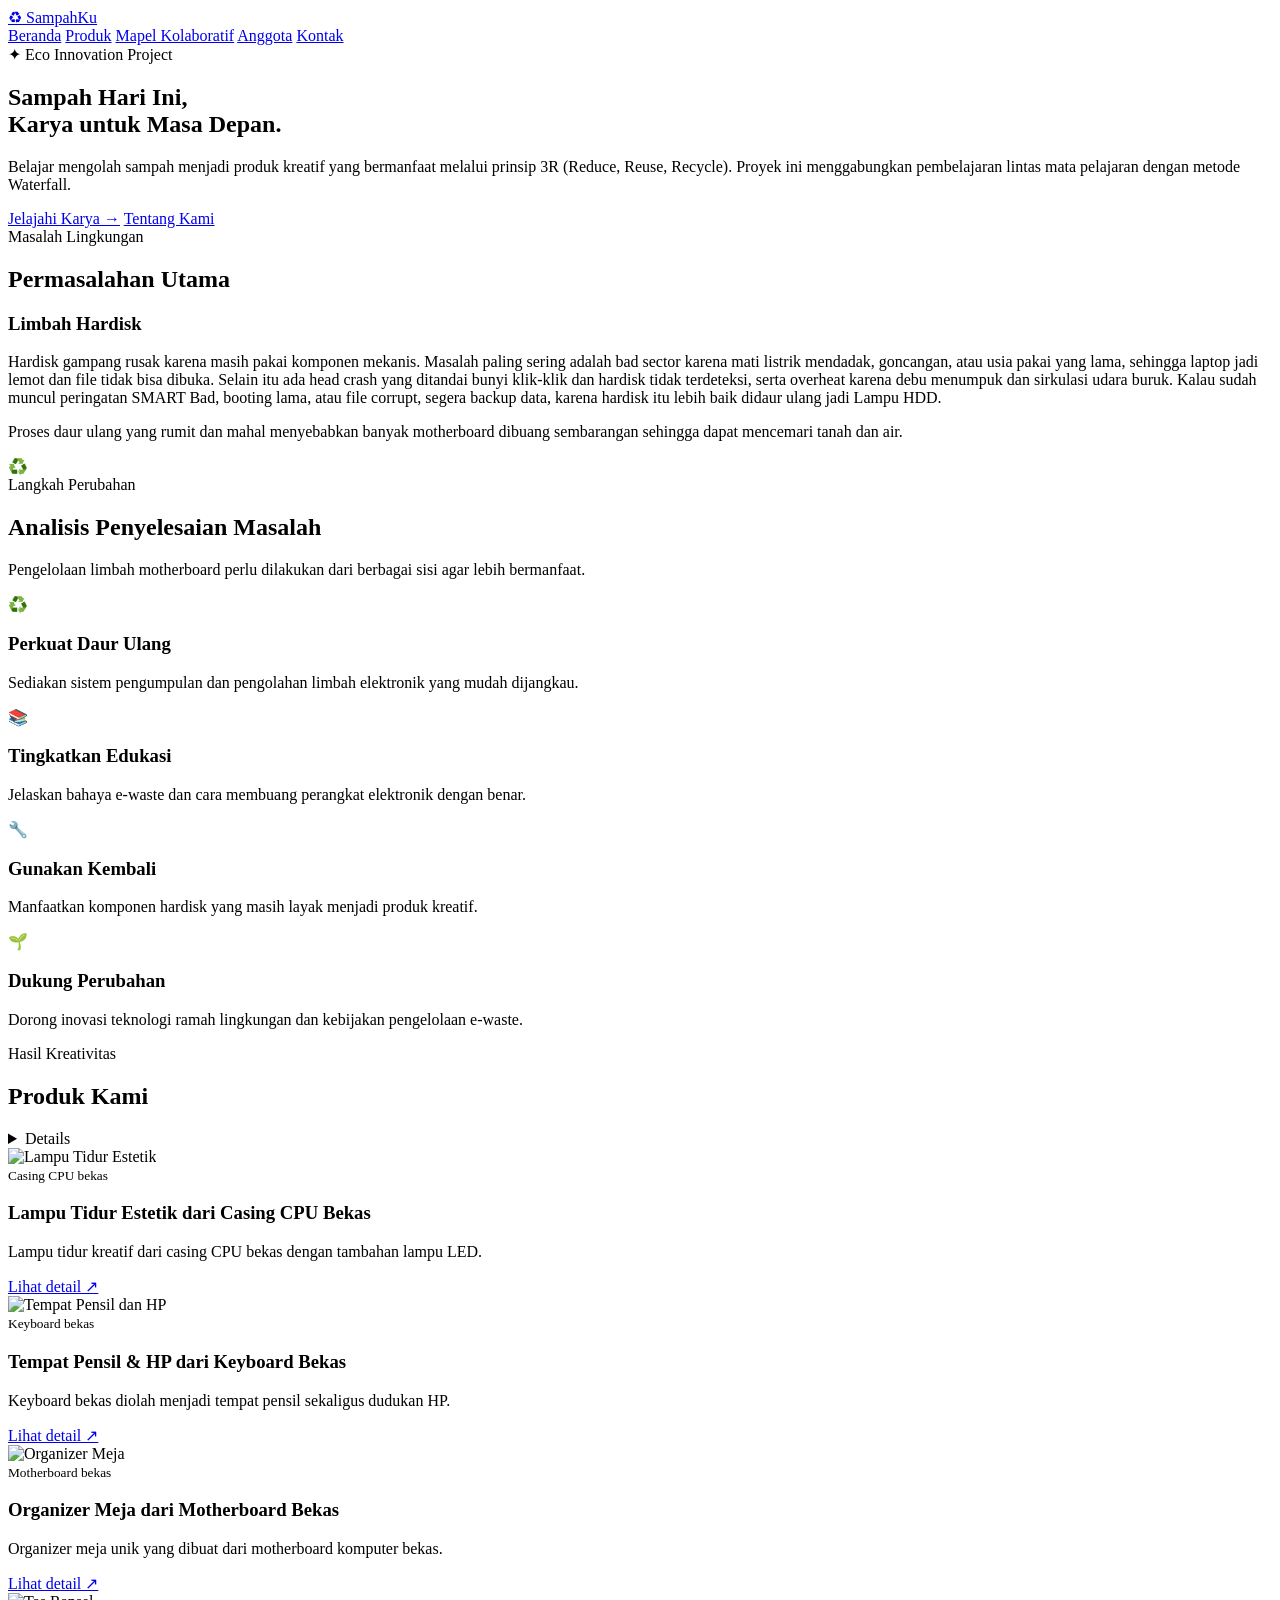
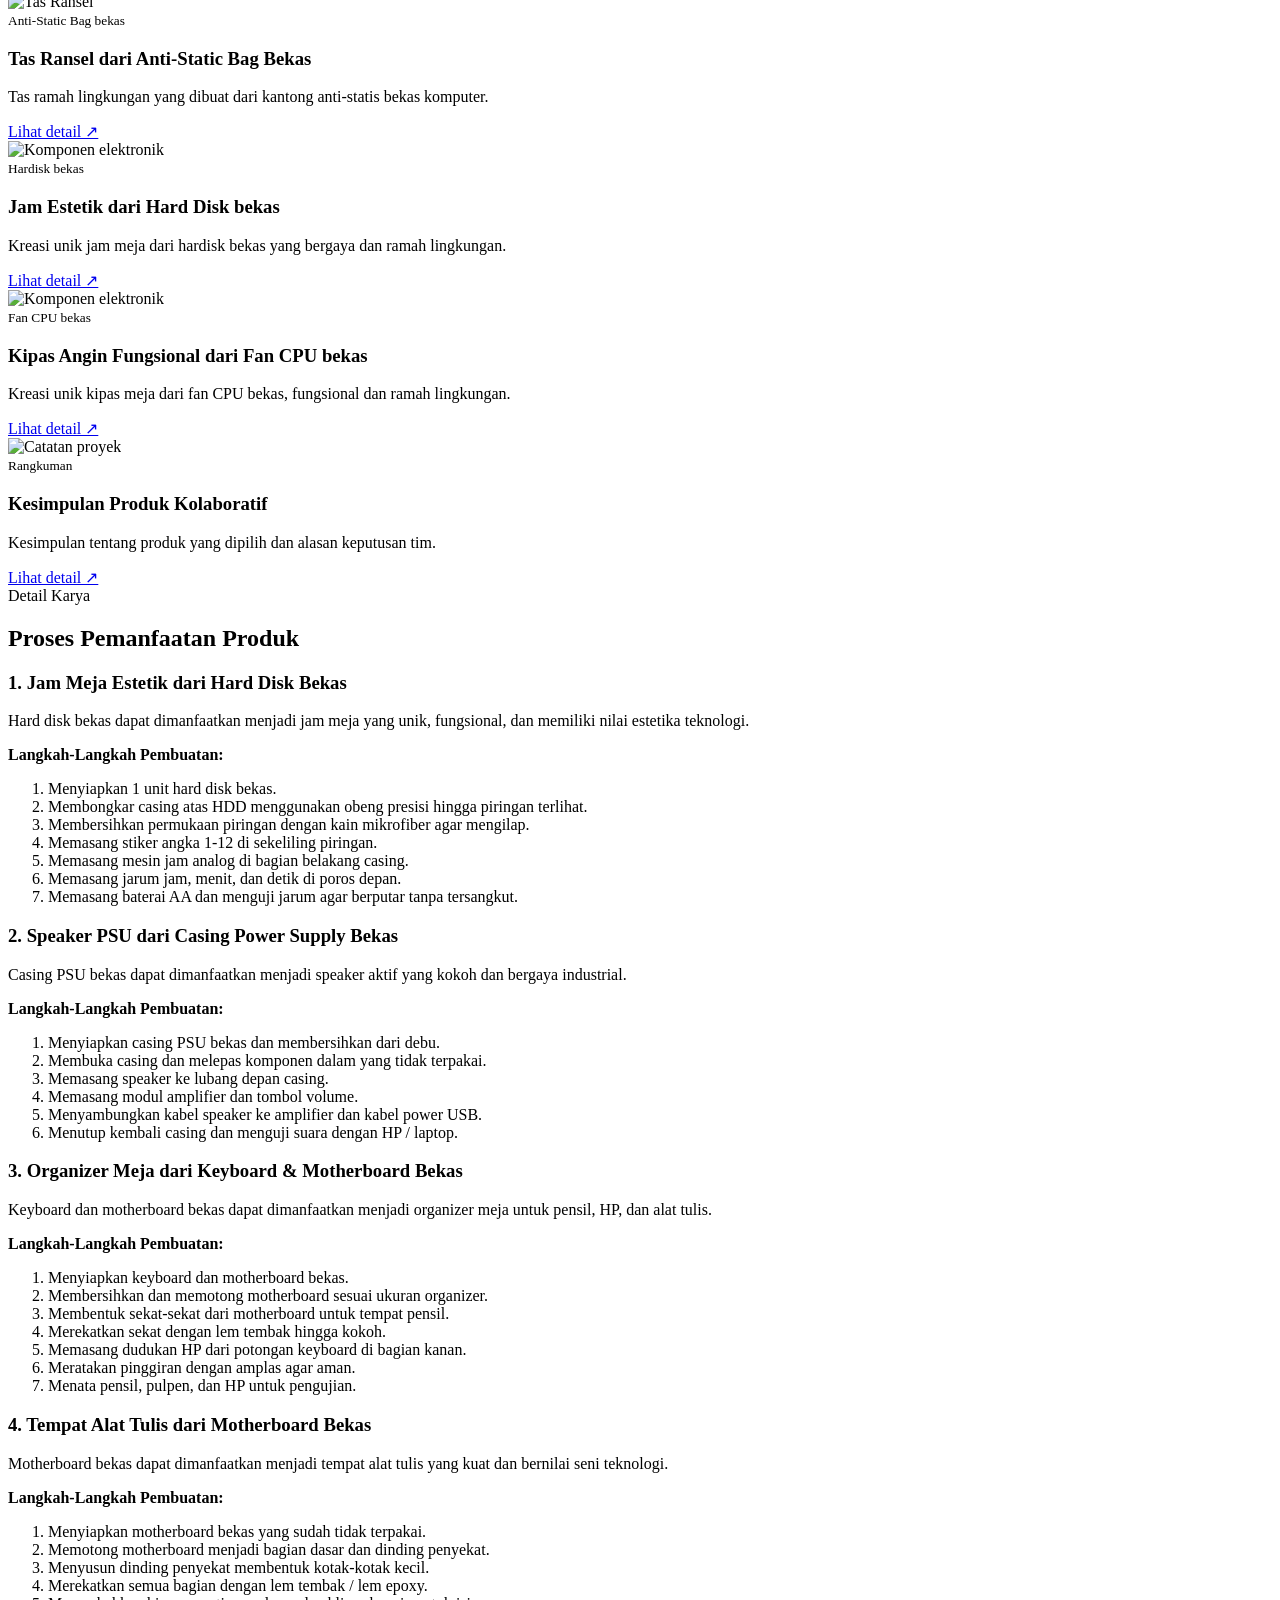
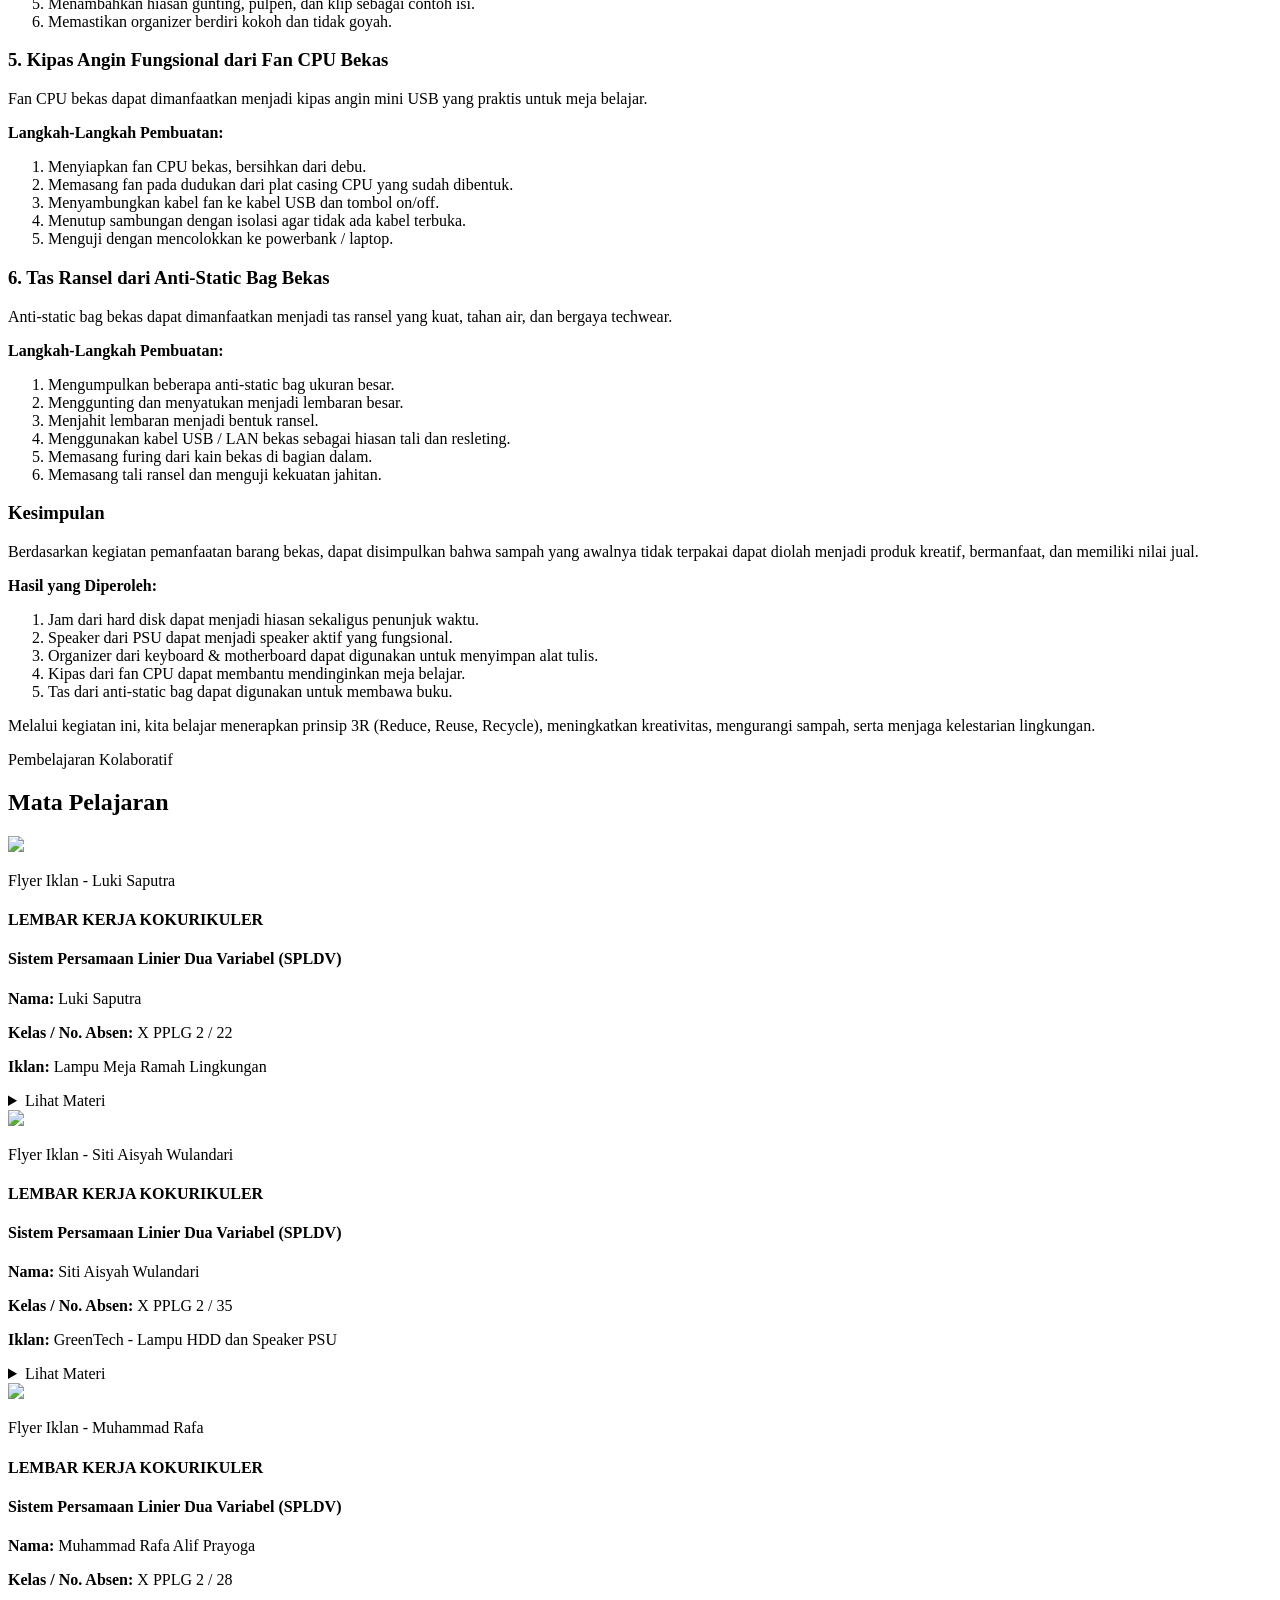
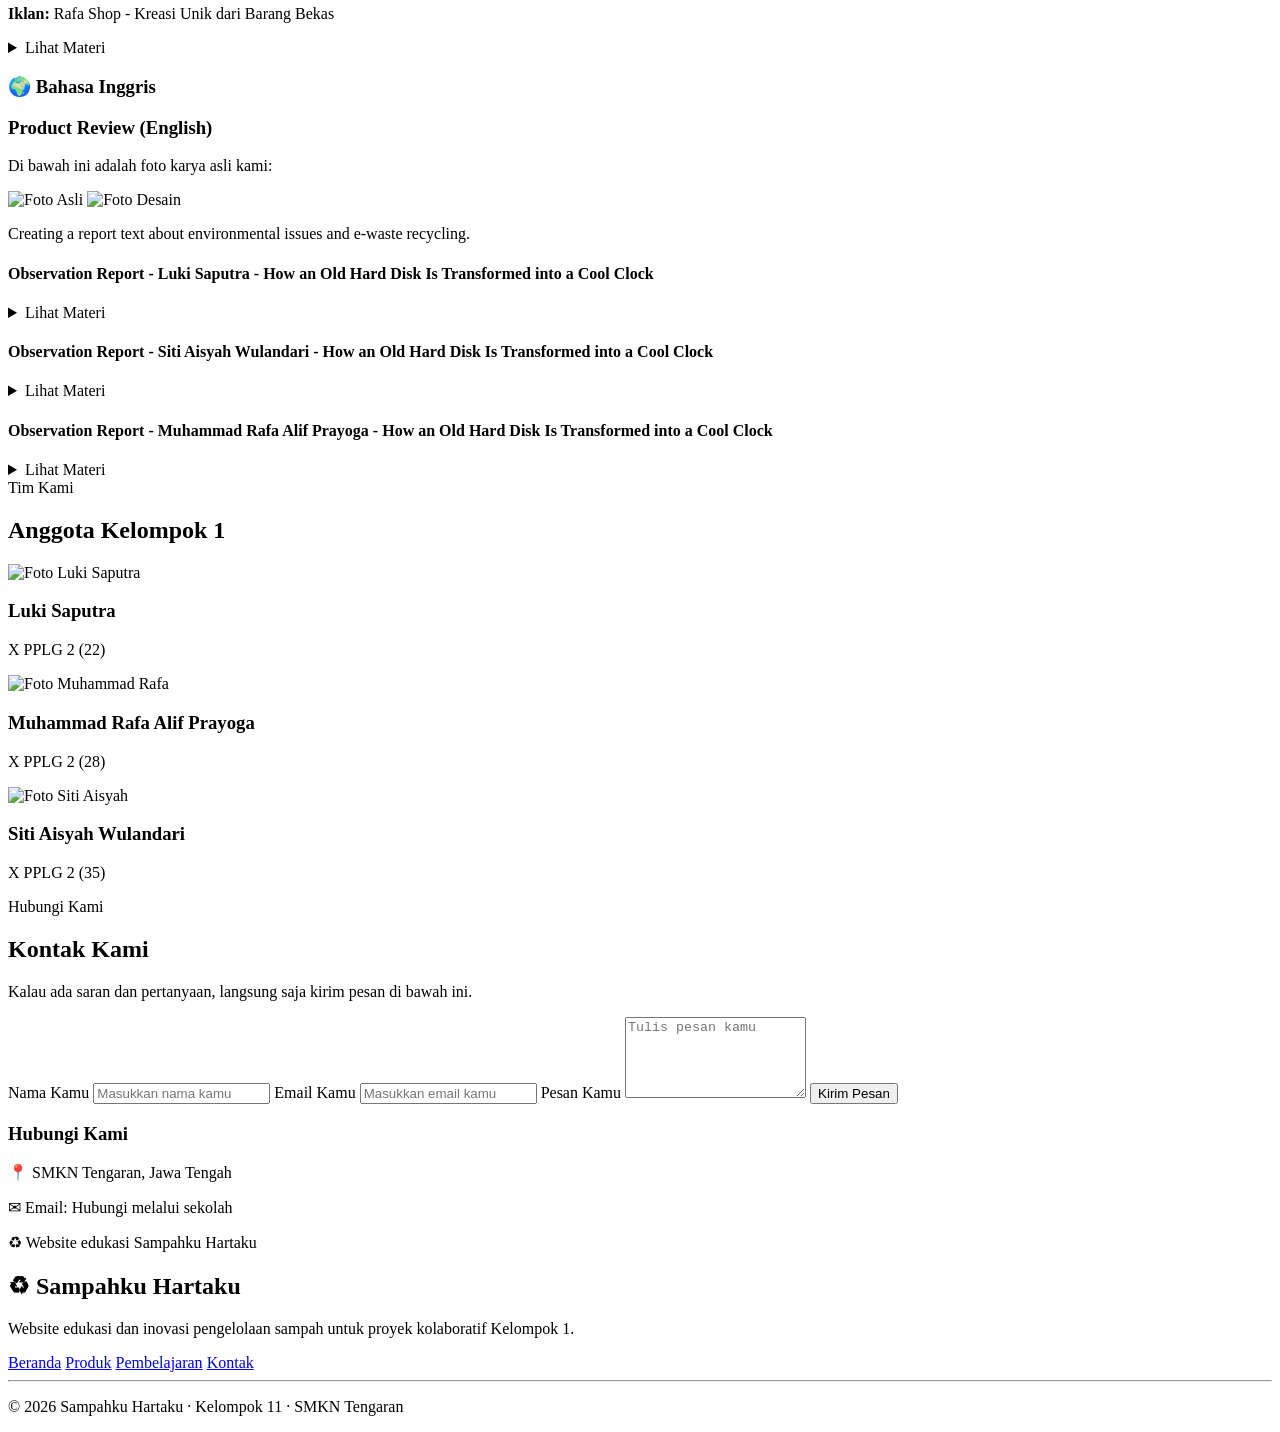
==== index.html @ aed78487 "Create index.html" ====
<!DOCTYPE html>
<html lang="en">

<head>
    <meta charset="UTF-8">
    <meta name="viewport" content="width=device-width, initial-scale=1.0">
    <title>Document</title>
    <link rel="stylesheet" href="style.css">
</head>

<body>
    <!DOCTYPE html>
    <html lang="id">

    <head>
        <meta charset="UTF-8">
        <meta name="viewport" content="width=device-width, initial-scale=1.0">
        <title>Sampahku Hartaku - Kelompok 1</title>
        <link rel="stylesheet" href="style.css">
    </head>

    <body>

        <!-- NAVBAR -->
        <header class="navbar">
            <a href="#beranda" class="logo">♻ SampahKu</a>

            <nav>
                <a href="#beranda">Beranda</a>
                <a href="#produk">Produk</a>
                <a href="#mapel">Mapel Kolaboratif</a>
                <a href="#anggota">Anggota</a>
                <a href="#kontak">Kontak</a>
            </nav>
        </header>

        <!-- HERO -->
        <section class="hero" id="beranda">
            <div class="hero-content">
                <span class="tag">✦ Eco Innovation Project</span>

                <h1>Sampah Hari Ini,<br>
                    <span>Karya untuk Masa Depan.</span>
                </h1>

                <p>
                    Belajar mengolah sampah menjadi produk kreatif
                    yang bermanfaat melalui prinsip 3R
                    (Reduce, Reuse, Recycle). Proyek ini
                    menggabungkan pembelajaran lintas mata
                    pelajaran dengan metode Waterfall.
                </p>

                <a href="#produk" class="btn">Jelajahi Karya →</a>
                <a href="#tentang" class="btn btn-outline">Tentang Kami</a>
            </div>
        </section>

        <!-- PERMASALAHAN -->
        <section class="section" id="tentang">
            <div class="section-title">
                <span>Masalah Lingkungan</span>
                <h2>Permasalahan Utama</h2>
            </div>

            <div class="problem">
                <div>
                    <h3>Limbah Hardisk</h3>
                    <p>
                        Hardisk gampang rusak karena masih pakai komponen mekanis. Masalah paling sering adalah bad
                        sector karena mati listrik mendadak,
                        goncangan, atau usia pakai yang lama, sehingga laptop jadi lemot dan file tidak bisa dibuka.
                        Selain itu ada head crash yang ditandai bunyi klik-klik dan hardisk tidak terdeteksi, serta
                        overheat
                        karena debu menumpuk dan sirkulasi udara buruk. Kalau sudah muncul peringatan SMART Bad, booting
                        lama,
                        atau file corrupt, segera backup data, karena hardisk itu lebih baik didaur ulang jadi Lampu
                        HDD.
                    </p>
                    <p>
                        Proses daur ulang yang rumit dan mahal
                        menyebabkan banyak motherboard dibuang
                        sembarangan sehingga dapat mencemari
                        tanah dan air.
                    </p>
                </div>
                <div class="problem-icon">♻️</div>
            </div>
        </section>

        <!-- SOLUSI -->
        <section class="section solution">
            <div class="section-title">
                <span>Langkah Perubahan</span>
                <h2>Analisis Penyelesaian Masalah</h2>
                <p>
                    Pengelolaan limbah motherboard perlu dilakukan
                    dari berbagai sisi agar lebih bermanfaat.
                </p>
            </div>

            <div class="grid">
                <div class="card">
                    <div class="icon">♻️</div>
                    <h3>Perkuat Daur Ulang</h3>
                    <p>
                        Sediakan sistem pengumpulan dan pengolahan
                        limbah elektronik yang mudah dijangkau.
                    </p>
                </div>

                <div class="card">
                    <div class="icon">📚</div>
                    <h3>Tingkatkan Edukasi</h3>
                    <p>
                        Jelaskan bahaya e-waste dan cara membuang
                        perangkat elektronik dengan benar.
                    </p>
                </div>

                <div class="card">
                    <div class="icon">🔧</div>
                    <h3>Gunakan Kembali</h3>
                    <p>
                        Manfaatkan komponen hardisk yang masih
                        layak menjadi produk kreatif.
                    </p>
                </div>

                <div class="card">
                    <div class="icon">🌱</div>
                    <h3>Dukung Perubahan</h3>
                    <p>
                        Dorong inovasi teknologi ramah lingkungan
                        dan kebijakan pengelolaan e-waste.
                    </p>
                </div>
            </div>
        </section>

        <!-- PRODUK -->
        <section class="section" id="produk">
            <div class="section-title">
                <span>Hasil Kreativitas</span>
                <h2>Produk Kami</h2>
                <details class="materi">
                    <p>
                        Ide sederhana, dampak nyata.
                        Kenali karya yang lahir dari proses belajar
                        dan kepedulian terhadap lingkungan.
                    </p>
            </div>

            <div class="grid product-grid">

                <!-- PRODUK 1 -->
                <div class="product-card">
                    <img src="lampu.jpg" alt="Lampu Tidur Estetik">
                    <div class="product-info">
                        <small>Casing CPU bekas</small>
                        <h3>Lampu Tidur Estetik dari Casing CPU Bekas</h3>
                        <p>Lampu tidur kreatif dari casing CPU bekas dengan tambahan lampu LED.</p>
                        <a href="lampu.html">Lihat detail ↗</a>
                    </div>
                </div>

                <!-- PRODUK 2 -->
                <div class="product-card">
                    <img src="tempat-pensil.jpg" alt="Tempat Pensil dan HP">
                    <div class="product-info">
                        <small>Keyboard bekas</small>
                        <h3>Tempat Pensil & HP dari Keyboard Bekas</h3>
                        <p>Keyboard bekas diolah menjadi tempat pensil sekaligus dudukan HP.</p>
                        <a href="tempatpensil.html">Lihat detail ↗</a>
                    </div>
                </div>

                <!-- PRODUK 3 -->
                <div class="product-card">
                    <img src="meja.jpg" alt="Organizer Meja">
                    <div class="product-info">
                        <small>Motherboard bekas</small>
                        <h3>Organizer Meja dari Motherboard Bekas</h3>
                        <p>Organizer meja unik yang dibuat dari motherboard komputer bekas.</p>
                        <a href="meja.html">Lihat detail ↗</a>
                    </div>
                </div>

                <!-- PRODUK 4 -->
                <div class="product-card">
                    <img src="tas.jpg" alt="Tas Ransel">
                    <div class="product-info">
                        <small>Anti-Static Bag bekas</small>
                        <h3>Tas Ransel dari Anti-Static Bag Bekas</h3>
                        <p>Tas ramah lingkungan yang dibuat dari kantong anti-statis bekas komputer.</p>
                        <a href="tas.html">Lihat detail ↗</a>
                    </div>
                </div>

                <!-- PRODUK 5 -->
                <div class="product-card">
                    <img src="jam.jpg" alt="Komponen elektronik">
                    <div class="product-info">
                        <small>Hardisk bekas</small>
                        <h3>Jam Estetik dari Hard Disk bekas</h3>
                        <p>Kreasi unik jam meja dari hardisk bekas yang bergaya dan ramah lingkungan.</p>
                        <a href="jam.html">Lihat detail ↗</a>
                    </div>
                </div>

                <!-- PRODUK 6 -->
                <div class="product-card">
                    <img src="kipas.jpg" alt="Komponen elektronik">
                    <div class="product-info">
                        <small>Fan CPU bekas</small>
                        <h3>Kipas Angin Fungsional dari Fan CPU bekas</h3>
                        <p>Kreasi unik kipas meja dari fan CPU bekas, fungsional dan ramah lingkungan.</p>
                        <a href="kipas.html">Lihat detail ↗</a>
                    </div>
                </div>

                <!-- PRODUK 7 / RANGKUMAN -->
                <div class="product-card">
                    <img src="https://images.unsplash.com/photo-1455390582262-044cdead277a" alt="Catatan proyek">
                    <div class="product-info">
                        <small>Rangkuman</small>
                        <h3>Kesimpulan Produk Kolaboratif</h3>
                        <p>Kesimpulan tentang produk yang dipilih dan alasan keputusan tim.</p>
                        <a href="#kesimpulan">Lihat detail ↗</a>
                    </div>
                </div>

            </div>
        </section>

        <!-- DETAIL PRODUK - 6 PRODUK -->
        <section class="section solution" id="jam">
            <div class="section-title">
                <span>Detail Karya</span>
                <h2>Proses Pemanfaatan Produk</h2>
            </div>

            <!-- 1. JAM HDD -->
            <div class="detail-box" id="jam-hdd">
                <h3>1. Jam Meja Estetik dari Hard Disk Bekas</h3>
                <p>Hard disk bekas dapat dimanfaatkan menjadi jam meja yang unik, fungsional, dan memiliki nilai
                    estetika teknologi.</p>
                <p><b>Langkah-Langkah Pembuatan:</b></p>
                <ol>
                    <li>Menyiapkan 1 unit hard disk bekas.</li>
                    <li>Membongkar casing atas HDD menggunakan obeng presisi hingga piringan terlihat.</li>
                    <li>Membersihkan permukaan piringan dengan kain mikrofiber agar mengilap.</li>
                    <li>Memasang stiker angka 1-12 di sekeliling piringan.</li>
                    <li>Memasang mesin jam analog di bagian belakang casing.</li>
                    <li>Memasang jarum jam, menit, dan detik di poros depan.</li>
                    <li>Memasang baterai AA dan menguji jarum agar berputar tanpa tersangkut.</li>
                </ol>
            </div>

            <!-- 2. SPEAKER PSU -->
            <div class="detail-box" id="speaker">
                <h3>2. Speaker PSU dari Casing Power Supply Bekas</h3>
                <p>Casing PSU bekas dapat dimanfaatkan menjadi speaker aktif yang kokoh dan bergaya industrial.</p>
                <p><b>Langkah-Langkah Pembuatan:</b></p>
                <ol>
                    <li>Menyiapkan casing PSU bekas dan membersihkan dari debu.</li>
                    <li>Membuka casing dan melepas komponen dalam yang tidak terpakai.</li>
                    <li>Memasang speaker ke lubang depan casing.</li>
                    <li>Memasang modul amplifier dan tombol volume.</li>
                    <li>Menyambungkan kabel speaker ke amplifier dan kabel power USB.</li>
                    <li>Menutup kembali casing dan menguji suara dengan HP / laptop.</li>
                </ol>
            </div>

            <!-- 3. ORGANIZER KEYBOARD -->
            <div class="detail-box" id="organizer-keyboard">
                <h3>3. Organizer Meja dari Keyboard & Motherboard Bekas</h3>
                <p>Keyboard dan motherboard bekas dapat dimanfaatkan menjadi organizer meja untuk pensil, HP, dan alat
                    tulis.</p>
                <p><b>Langkah-Langkah Pembuatan:</b></p>
                <ol>
                    <li>Menyiapkan keyboard dan motherboard bekas.</li>
                    <li>Membersihkan dan memotong motherboard sesuai ukuran organizer.</li>
                    <li>Membentuk sekat-sekat dari motherboard untuk tempat pensil.</li>
                    <li>Merekatkan sekat dengan lem tembak hingga kokoh.</li>
                    <li>Memasang dudukan HP dari potongan keyboard di bagian kanan.</li>
                    <li>Meratakan pinggiran dengan amplas agar aman.</li>
                    <li>Menata pensil, pulpen, dan HP untuk pengujian.</li>
                </ol>
            </div>

            <!-- 4. ORGANIZER MOTHERBOARD -->
            <div class="detail-box" id="organizer-motherboard">
                <h3>4. Tempat Alat Tulis dari Motherboard Bekas</h3>
                <p>Motherboard bekas dapat dimanfaatkan menjadi tempat alat tulis yang kuat dan bernilai seni teknologi.
                </p>
                <p><b>Langkah-Langkah Pembuatan:</b></p>
                <ol>
                    <li>Menyiapkan motherboard bekas yang sudah tidak terpakai.</li>
                    <li>Memotong motherboard menjadi bagian dasar dan dinding penyekat.</li>
                    <li>Menyusun dinding penyekat membentuk kotak-kotak kecil.</li>
                    <li>Merekatkan semua bagian dengan lem tembak / lem epoxy.</li>
                    <li>Menambahkan hiasan gunting, pulpen, dan klip sebagai contoh isi.</li>
                    <li>Memastikan organizer berdiri kokoh dan tidak goyah.</li>
                </ol>
            </div>

            <!-- 5. KIPAS FAN CPU -->
            <div class="detail-box" id="kipas">
                <h3>5. Kipas Angin Fungsional dari Fan CPU Bekas</h3>
                <p>Fan CPU bekas dapat dimanfaatkan menjadi kipas angin mini USB yang praktis untuk meja belajar.</p>
                <p><b>Langkah-Langkah Pembuatan:</b></p>
                <ol>
                    <li>Menyiapkan fan CPU bekas, bersihkan dari debu.</li>
                    <li>Memasang fan pada dudukan dari plat casing CPU yang sudah dibentuk.</li>
                    <li>Menyambungkan kabel fan ke kabel USB dan tombol on/off.</li>
                    <li>Menutup sambungan dengan isolasi agar tidak ada kabel terbuka.</li>
                    <li>Menguji dengan mencolokkan ke powerbank / laptop.</li>
                </ol>
            </div>

            <!-- 6. TAS ANTI-STATIC -->
            <div class="detail-box" id="tas">
                <h3>6. Tas Ransel dari Anti-Static Bag Bekas</h3>
                <p>Anti-static bag bekas dapat dimanfaatkan menjadi tas ransel yang kuat, tahan air, dan bergaya
                    techwear.</p>
                <p><b>Langkah-Langkah Pembuatan:</b></p>
                <ol>
                    <li>Mengumpulkan beberapa anti-static bag ukuran besar.</li>
                    <li>Menggunting dan menyatukan menjadi lembaran besar.</li>
                    <li>Menjahit lembaran menjadi bentuk ransel.</li>
                    <li>Menggunakan kabel USB / LAN bekas sebagai hiasan tali dan resleting.</li>
                    <li>Memasang furing dari kain bekas di bagian dalam.</li>
                    <li>Memasang tali ransel dan menguji kekuatan jahitan.</li>
                </ol>
            </div>

            <!-- KESIMPULAN -->
            <div class="detail-box" id="kesimpulan">
                <h3>Kesimpulan</h3>
                <p>Berdasarkan kegiatan pemanfaatan barang bekas, dapat disimpulkan bahwa sampah yang awalnya tidak
                    terpakai dapat diolah menjadi produk kreatif, bermanfaat, dan memiliki nilai jual.</p>
                <p><b>Hasil yang Diperoleh:</b></p>
                <ol>
                    <li>Jam dari hard disk dapat menjadi hiasan sekaligus penunjuk waktu.</li>
                    <li>Speaker dari PSU dapat menjadi speaker aktif yang fungsional.</li>
                    <li>Organizer dari keyboard & motherboard dapat digunakan untuk menyimpan alat tulis.</li>
                    <li>Kipas dari fan CPU dapat membantu mendinginkan meja belajar.</li>
                    <li>Tas dari anti-static bag dapat digunakan untuk membawa buku.</li>
                </ol>
                <p>Melalui kegiatan ini, kita belajar menerapkan prinsip 3R (Reduce, Reuse, Recycle), meningkatkan
                    kreativitas, mengurangi sampah, serta menjaga kelestarian lingkungan.</p>
            </div>
        </section>

        <!-- MAPEL -->
        <section class="section" id="mapel">
            <div class="section-title">
                <span>Pembelajaran Kolaboratif</span>
                <h2>Mata Pelajaran</h2>
            </div>
            <!-- ORANG 1: LUKI -->
            <div class="flyer-wrapper">
                <img src="flyer-luki.jpg" class="flyer-img" width="320">
                <p>Flyer Iklan - Luki Saputra</p>
                
            </div>
            <div class="math-box">
                <h4>LEMBAR KERJA KOKURIKULER</h4>
                <h4>Sistem Persamaan Linier Dua Variabel (SPLDV)</h4>

                <p><strong>Nama:</strong> Luki Saputra</p>
                <p><strong>Kelas / No. Absen:</strong> X PPLG 2 / 22</p>
                <p><strong>Iklan:</strong> Lampu Meja Ramah Lingkungan</p>
                <details class="materi">
                    <summary>Lihat Materi</summary>

                    <h4>1. Menentukan Variabel</h4>
                    <p>x = harga satu buah PCB Mood.</p>
                    <p>y = harga satu buah Greentech Desk Lamp.</p>

                    <h4>2. Model Matematika</h4>
                    <p>Paket 1: 2 PCB Mood + 3 Greentech Desk Lamp = Rp450.000</p>
                    <p>2x + 3y = 450.000</p>

                    <p>Paket 2: 1 PCB Mood + 1 Greentech Desk Lamp = Rp180.000</p>
                    <p>x + y = 180.000</p>

                    <h4>3. Penyelesaian dengan Metode Eliminasi</h4>
                    <p><strong>Diketahui:</strong></p>
                    <p>2x + 3y = 450.000 ...(1)</p>
                    <p>x + y = 180.000 ...(2)</p>

                    <p><strong>Persamaan (2) dikalikan 2:</strong></p>
                    <p>2x + 2y = 360.000 ...(3)</p>

                    <p><strong>Kurangkan persamaan (1) dengan (3):</strong></p>
                    <p>2x + 3y = 450.000</p>
                    <p>2x + 2y = 360.000 &nbsp; (−)</p>
                    <p>y = 90.000</p>

                    <p>Jadi, harga Greentech Desk Lamp adalah Rp90.000.</p>

                    <h4>Penyelesaian dengan Metode Substitusi</h4>
                    <p>Masukkan nilai y = 90.000 ke persamaan (2):</p>
                    <p>x + y = 180.000</p>
                    <p>x + 90.000 = 180.000</p>
                    <p>x = 180.000 − 90.000</p>
                    <p><strong>x = 90.000</strong></p>

                    <p>Jadi, harga PCB Mood adalah Rp90.000.</p>

                    <h4>Hasil Akhir</h4>
                    <p>Harga 1 PCB Mood = <strong>Rp90.000</strong></p>
                    <p>Harga 1 Greentech Desk Lamp = <strong>Rp90.000</strong></p>

                    <h4>Kesimpulan</h4>
                    <p>
                        Berdasarkan penyelesaian menggunakan metode eliminasi
                        dan substitusi, diperoleh harga satu buah PCB Mood
                        sebesar Rp90.000 dan satu buah Greentech Desk Lamp
                        sebesar Rp90.000. SPLDV membantu menentukan harga
                        masing-masing produk berdasarkan informasi harga
                        paket pada iklan.
                    </p>
            </div>
            <div class="flyer-wrapper">
                <img src="flyer-aisyah.jpg" class="flyer-img" width="320">
                <p>Flyer Iklan - Siti Aisyah Wulandari</p>
            </div>
            <div class="math-box">
                <h4>LEMBAR KERJA KOKURIKULER</h4>
                <h4>Sistem Persamaan Linier Dua Variabel (SPLDV)</h4>

                <p><strong>Nama:</strong> Siti Aisyah Wulandari</p>
                <p><strong>Kelas / No. Absen:</strong> X PPLG 2 / 35</p>
                <p><strong>Iklan:</strong> GreenTech - Lampu HDD dan Speaker PSU</p>
                <details class="materi">
                    <summary>Lihat Materi</summary>

                    <h4>1. Menentukan Variabel</h4>
                    <p>x = harga satu buah Lampu HDD.</p>
                    <p>y = harga satu buah Speaker PSU.</p>

                    <h4>2. Model Matematika</h4>
                    <p>Paket 1: 2 Lampu HDD + 1 Speaker PSU = Rp280.000</p>
                    <p><strong>2x + y = 280.000 ...(1)</strong></p>

                    <p>Paket 2: 3 Lampu HDD + 4 Speaker PSU = Rp670.000</p>
                    <p><strong>3x + 4y = 670.000 ...(2)</strong></p>

                    <h4>3. Penyelesaian dengan Metode Eliminasi</h4>
                    <p><strong>Diketahui:</strong></p>
                    <p>2x + y = 280.000 ...(1)</p>
                    <p>3x + 4y = 670.000 ...(2)</p>

                    <p><strong>Kalikan persamaan (1) dengan 4:</strong></p>
                    <p>8x + 4y = 1.120.000 ...(3)</p>

                    <p><strong>Kurangkan persamaan (3) dengan (2):</strong></p>
                    <p>8x + 4y = 1.120.000</p>
                    <p>3x + 4y = 670.000 &nbsp; (−)</p>
                    <p><strong>5x = 450.000</strong></p>
                    <p>x = 450.000 ÷ 5</p>
                    <p><strong>x = 90.000</strong></p>

                    <h4>Penyelesaian dengan Metode Substitusi</h4>
                    <p>Masukkan nilai x = 90.000 ke persamaan (1):</p>
                    <p>2x + y = 280.000</p>
                    <p>2(90.000) + y = 280.000</p>
                    <p>180.000 + y = 280.000</p>
                    <p>y = 280.000 − 180.000</p>
                    <p><strong>y = 100.000</strong></p>

                    <h4>Hasil Akhir</h4>
                    <p>Harga 1 Lampu HDD = <strong>Rp90.000</strong></p>
                    <p>Harga 1 Speaker PSU = <strong>Rp100.000</strong></p>

                    <h4>Kesimpulan</h4>
                    <p>
                        Berdasarkan penyelesaian menggunakan metode eliminasi
                        dan substitusi, diperoleh harga satu buah Lampu HDD
                        sebesar Rp90.000 dan satu buah Speaker PSU sebesar
                        Rp100.000. Hasil tersebut sesuai dengan harga satuan
                        yang tercantum pada iklan GreenTech.
                    </p>
            </div>


            <div class="flyer-wrapper">
                <img src="flyer-rafa.jpg" class="flyer-img" width="320">
                <p>Flyer Iklan - Muhammad Rafa</p>
            </div>
            <div class="math-box">
                <h4>LEMBAR KERJA KOKURIKULER</h4>
                <h4>Sistem Persamaan Linier Dua Variabel (SPLDV)</h4>

                <p><strong>Nama:</strong> Muhammad Rafa Alif Prayoga</p>
                <p><strong>Kelas / No. Absen:</strong> X PPLG 2 / 28</p>
                <p><strong>Iklan:</strong> Rafa Shop - Kreasi Unik dari Barang Bekas</p>
                <details class="materi">
                    <summary>Lihat Materi</summary>
                    <h4>1. Menentukan Variabel</h4>
                    <p>x = harga satu produk organizer dari keyboard bekas.</p>
                    <p>y = harga satu lampu PCB.</p>

                    <h4>2. Model Matematika</h4>
                    <p>Paket 1: 1 organizer + 2 lampu PCB = Rp230.000</p>
                    <p><strong>x + 2y = 230.000 ...(1)</strong></p>

                    <p>Paket 2: 3 organizer + 5 lampu PCB = Rp510.000</p>
                    <p><strong>3x + 5y = 510.000 ...(2)</strong></p>

                    <h4>3. Penyelesaian dengan Metode Eliminasi</h4>
                    <p><strong>Diketahui:</strong></p>
                    <p>x + 2y = 230.000 ...(1)</p>
                    <p>3x + 5y = 510.000 ...(2)</p>

                    <p><strong>Kalikan persamaan (1) dengan 3:</strong></p>
                    <p>3x + 6y = 690.000 ...(3)</p>

                    <p><strong>Kurangkan persamaan (3) dengan (2):</strong></p>
                    <p>3x + 6y = 690.000</p>
                    <p>3x + 5y = 510.000 &nbsp; (−)</p>
                    <p><strong>y = 180.000</strong></p>

                    <h4>Penyelesaian dengan Metode Substitusi</h4>
                    <p>Masukkan nilai y = 180.000 ke persamaan (1):</p>
                    <p>x + 2y = 230.000</p>
                    <p>x + 2(180.000) = 230.000</p>
                    <p>x + 360.000 = 230.000</p>
                    <p>x = 230.000 − 360.000</p>
                    <p><strong>x = −130.000</strong></p>

                    <h4>Hasil Perhitungan</h4>
                    <p>Harga satu lampu PCB = <strong>Rp180.000</strong></p>
                    <p>Harga satu organizer = <strong>−Rp130.000</strong></p>

                    <h4>Kesimpulan</h4>
                    <p>
                        Berdasarkan metode eliminasi dan substitusi,
                        diperoleh harga satu lampu PCB sebesar Rp180.000
                        dan harga satu organizer sebesar −Rp130.000.
                        Hasil harga negatif menunjukkan bahwa data jumlah
                        produk dan harga paket pada iklan tidak konsisten
                        secara matematika. Oleh karena itu, harga paket
                        atau jumlah produk perlu diperiksa kembali.
                    </p>
            </div>

            </div> <!-- Tutup .subject Matematika -->

            <!-- BAHASA INGGRIS -->
            <div class="subject">
                <h3>🌍 Bahasa Inggris</h3>
                <div class="bilingual">
                    <h3>Product Review (English)</h3>
                    <p>Di bawah ini adalah foto karya asli kami:</p>
                    <div class="img-row">
                        <img src="jam-asli.jpg" alt="Foto Asli" style="width: 250px; height: 300px;">
                        <img src="jam.jpg" alt="Foto Desain" style="width: 250px; height: 300px;">
                    </div>
                </div>
                <p>
                    Creating a report text about environmental issues and e-waste recycling.
                </p>
                <!-- REPORT 1: LUKI SAPUTRA -->
                <div class="report">
                    <h4>Observation Report - Luki Saputra - How an Old Hard Disk Is Transformed into a Cool Clock
                    </h4>
                    <details class="materi">
                        <summary>Lihat Materi</summary>

                        <p><strong>Paragraph 1 - General Statement</strong><br>
                            An old hard disk often becomes useless when it is damaged or can no longer store data
                            properly. Instead of throwing it away, it can be reused and turned into an attractive clock.
                            This creative idea reduces electronic waste and creates a unique and useful decoration for a
                            bedroom or workspace.</p>

                        <p><strong>Paragraph 2 - The Transformation Process</strong><br>
                            First, the hard disk is cleaned and its cover is carefully opened. Its inside parts, such as
                            the magnetic platter and spindle, are kept as they are because they still look good. Then, a
                            clock mechanism is fitted, which can be a simple clock kit or a small digital display. It is
                            fixed to the hard disk body using screws or strong glue, and it is powered by a small
                            battery or a USB cable.</p>

                        <p><strong>Paragraph 3 - The Formation of a Cool Clock</strong><br>
                            The cleaned hard disk combined with the clock mechanism becomes a completely new product.
                            The hard disk case gives a modern and unusual look, while the display shows the time
                            clearly. Some clocks are also decorated with colorful lights so they look more attractive,
                            especially at night. The combination of old technology and a new function makes this clock
                            special and interesting.</p>

                        <p><strong>Paragraph 4 - The Result and Its Impact</strong><br>
                            Finally, a damaged hard disk turns into a fashionable clock that really works. It can be
                            used at home, at school, at work, or given as a creative gift. By reusing old electronic
                            devices, we reduce electronic waste and help protect the environment. So, turning an old
                            hard disk into a cool clock is a creative way to save resources and support a greener life.
                        </p>
                </div>

                <!-- REPORT 2: SITI AISYAH WULANDARI -->
                <div class="report">
                    <h4>Observation Report - Siti Aisyah Wulandari - How an Old Hard Disk Is Transformed into a Cool
                        Clock</h4>
                    <details class="materi">
                        <summary>Lihat Materi</summary>

                        <p><strong>Paragraph 1 - General Statement</strong><br>
                            An outdated hard disk usually stops being useful once it breaks down or fails to save files
                            correctly. Rather than discarding it, the old device can be recycled and converted into a
                            stylish clock. This creative reuse not only lessens electronic trash but also produces a
                            distinctive and practical item for beautifying a bedroom or workspace.</p>

                        <p><strong>Paragraph 2 - The Transformation Process</strong><br>
                            The process starts with wiping the hard disk clean of dirt and opening its lid gently. The
                            inner components, like the magnetic platter and spindle, are left untouched because they
                            remain in decent shape. After that, a timekeeping unit is installed, which may be a digital
                            screen or a basic clock kit. The screen is attached to the hard disk shell with bolts or
                            powerful adhesive, and the energy source is linked, typically through a USB cord or a tiny
                            battery.</p>

                        <p><strong>Paragraph 3 - The Formation of a Cool Clock</strong><br>
                            The polished hard disk is merged with the timekeeping unit to form a brand-new item. The
                            hard disk shell provides a futuristic and uncommon appearance, while the digital screen
                            displays the hour clearly. Some models are also fitted with colorful lights to make the
                            clock appear more eye-catching, particularly in dim spaces. The mix of vintage technology
                            and modern purpose makes this clock remarkable and appealing.</p>

                        <p><strong>Paragraph 4 - The Result and Its Impact</strong><br>
                            In the end, a worn-out hard disk becomes a trendy clock that is both working and
                            fashionable. This creation can be placed at home, at work, or given as an imaginative
                            present. By repurposing outdated electronic gadgets, we can cut down on electronic rubbish
                            and protect nature. Thus, changing an old hard disk into a trendy clock is a way to stay
                            inventive, conserve materials, and promote a greener environment.</p>
                </div>

                <!-- REPORT 3: MUHAMMAD RAFA ALIF PRAYOGA -->
                <div class="report">
                    <h4>Observation Report - Muhammad Rafa Alif Prayoga - How an Old Hard Disk Is Transformed into a
                        Cool Clock</h4>
                    <details class="materi">
                        <summary>Lihat Materi</summary>

                        <p><strong>Paragraph 1 - General Statement</strong><br>
                            An old hard disk is no longer used when it is damaged or cannot store data properly. Instead
                            of throwing it away, the old hard disk can be reused and transformed into a cool clock. This
                            transformation not only reduces electronic waste but also creates a unique and useful
                            product for decorating a room or desk.</p>

                        <p><strong>Paragraph 2 - The Transformation Process</strong><br>
                            The transformation begins by cleaning the hard disk from dust and removing its cover
                            carefully. The internal parts, such as the disk platter and motor, are kept intact because
                            they are still in good condition. Then, a clock mechanism is added, which can be a digital
                            display or simple clock module. The display is mounted on the hard disk casing using screws
                            or strong glue, and the power supply is connected, usually with a USB cable or small
                            battery.</p>

                        <p><strong>Paragraph 3 - The Formation of a Cool Clock</strong><br>
                            The cleaned hard disk is combined with a clock mechanism to create a new object. The hard
                            disk casing gives a modern and unique look, while the digital display shows the time
                            clearly. Some versions are also equipped with LED lights to make the clock look cooler,
                            especially in dark rooms. The combination of old technology and new function makes this
                            clock special and attractive.</p>

                        <p><strong>Paragraph 4 - The Result and Its Impact</strong><br>
                            As a result, an old hard disk is transformed into a cool clock that is functional and
                            stylish. This product can be used at home, in the office, or as a creative gift. By reusing
                            old electronic devices, we can reduce electronic waste and help the environment. Therefore,
                            turning an old hard disk into a cool clock is one way to be creative, save resources, and
                            support a more sustainable environment.</p>
                </div>
            </div> <!-- Tutup .subject Bahasa Inggris -->
        </section>

        <!-- ANGGOTA -->
        <section class="section solution" id="anggota">
            <div class="section-title">
                <span>Tim Kami</span>
                <h2>Anggota Kelompok 1</h2>
            </div>


            <div class="grid">
                <div class="member">
                    <div class="member-icon">
                        <img src="luki.jpg" alt="Foto Luki Saputra">
                    </div>
                    <h3>Luki Saputra</h3>
                    <p>X PPLG 2 (22)</p>
                </div>

                <div class="member">
                    <div class="member-icon">
                        <img src="rafa.jpg" alt="Foto Muhammad Rafa">
                    </div>
                    <h3>Muhammad Rafa Alif Prayoga</h3>
                    <p>X PPLG 2 (28)</p>
                </div>

                <div class="member">
                    <div class="member-icon">
                        <img src="aisyah.jpg" alt="Foto Siti Aisyah">
                    </div>
                    <h3>Siti Aisyah Wulandari</h3>
                    <p>X PPLG 2 (35)</p>
                </div>
            </div>

        </section>

        <!-- KONTAK -->
        <section class="section contact" id="kontak">
            <div class="section-title">
                <span>Hubungi Kami</span>
                <h2>Kontak Kami</h2>
                <p>
                    Kalau ada saran dan pertanyaan,
                    langsung saja kirim pesan di bawah ini.
                </p>
            </div>

            <div class="contact-container">
                <form>
                    <label>Nama Kamu</label>
                    <input type="text" placeholder="Masukkan nama kamu">

                    <label>Email Kamu</label>
                    <input type="email" placeholder="Masukkan email kamu">

                    <label>Pesan Kamu</label>
                    <textarea rows="5" placeholder="Tulis pesan kamu"></textarea>

                    <button type="button">Kirim Pesan</button>
                </form>

                <div class="contact-info">
                    <h3>Hubungi Kami</h3>
                    <p>📍 SMKN Tengaran, Jawa Tengah</p>
                    <p>✉ Email: Hubungi melalui sekolah</p>
                    <p>♻ Website edukasi Sampahku Hartaku</p>
                </div>
            </div>
        </section>

        <!-- FOOTER -->
        <footer>
            <h2>♻ Sampahku Hartaku</h2>
            <p>
                Website edukasi dan inovasi pengelolaan sampah
                untuk proyek kolaboratif Kelompok 1.
            </p>

            <div class="footer-links">
                <a href="#beranda">Beranda</a>
                <a href="#produk">Produk</a>
                <a href="#mapel">Pembelajaran</a>
                <a href="#kontak">Kontak</a>
            </div>

            <hr>

            <p class="copyright">
                © 2026 Sampahku Hartaku · Kelompok 11 · SMKN Tengaran
            </p>
        </footer>

    </body>

    </html>
</body>

</html>
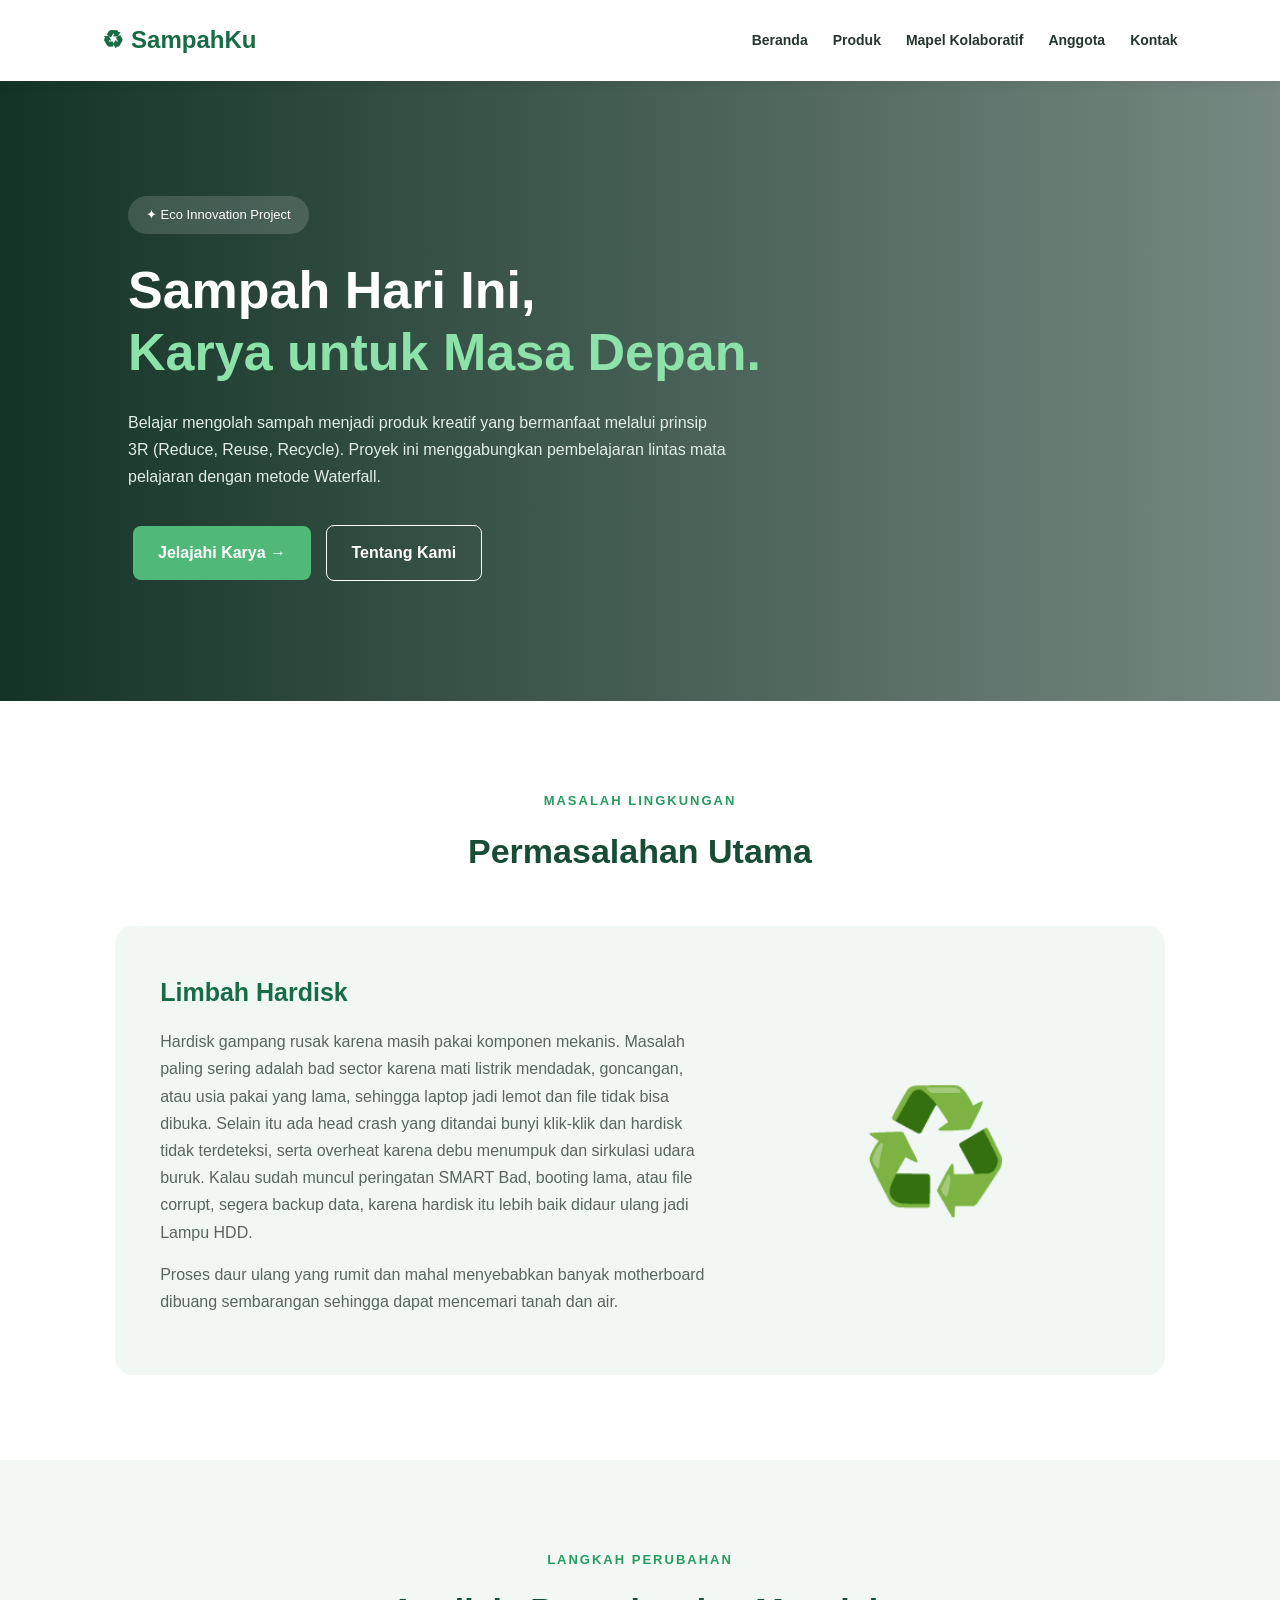
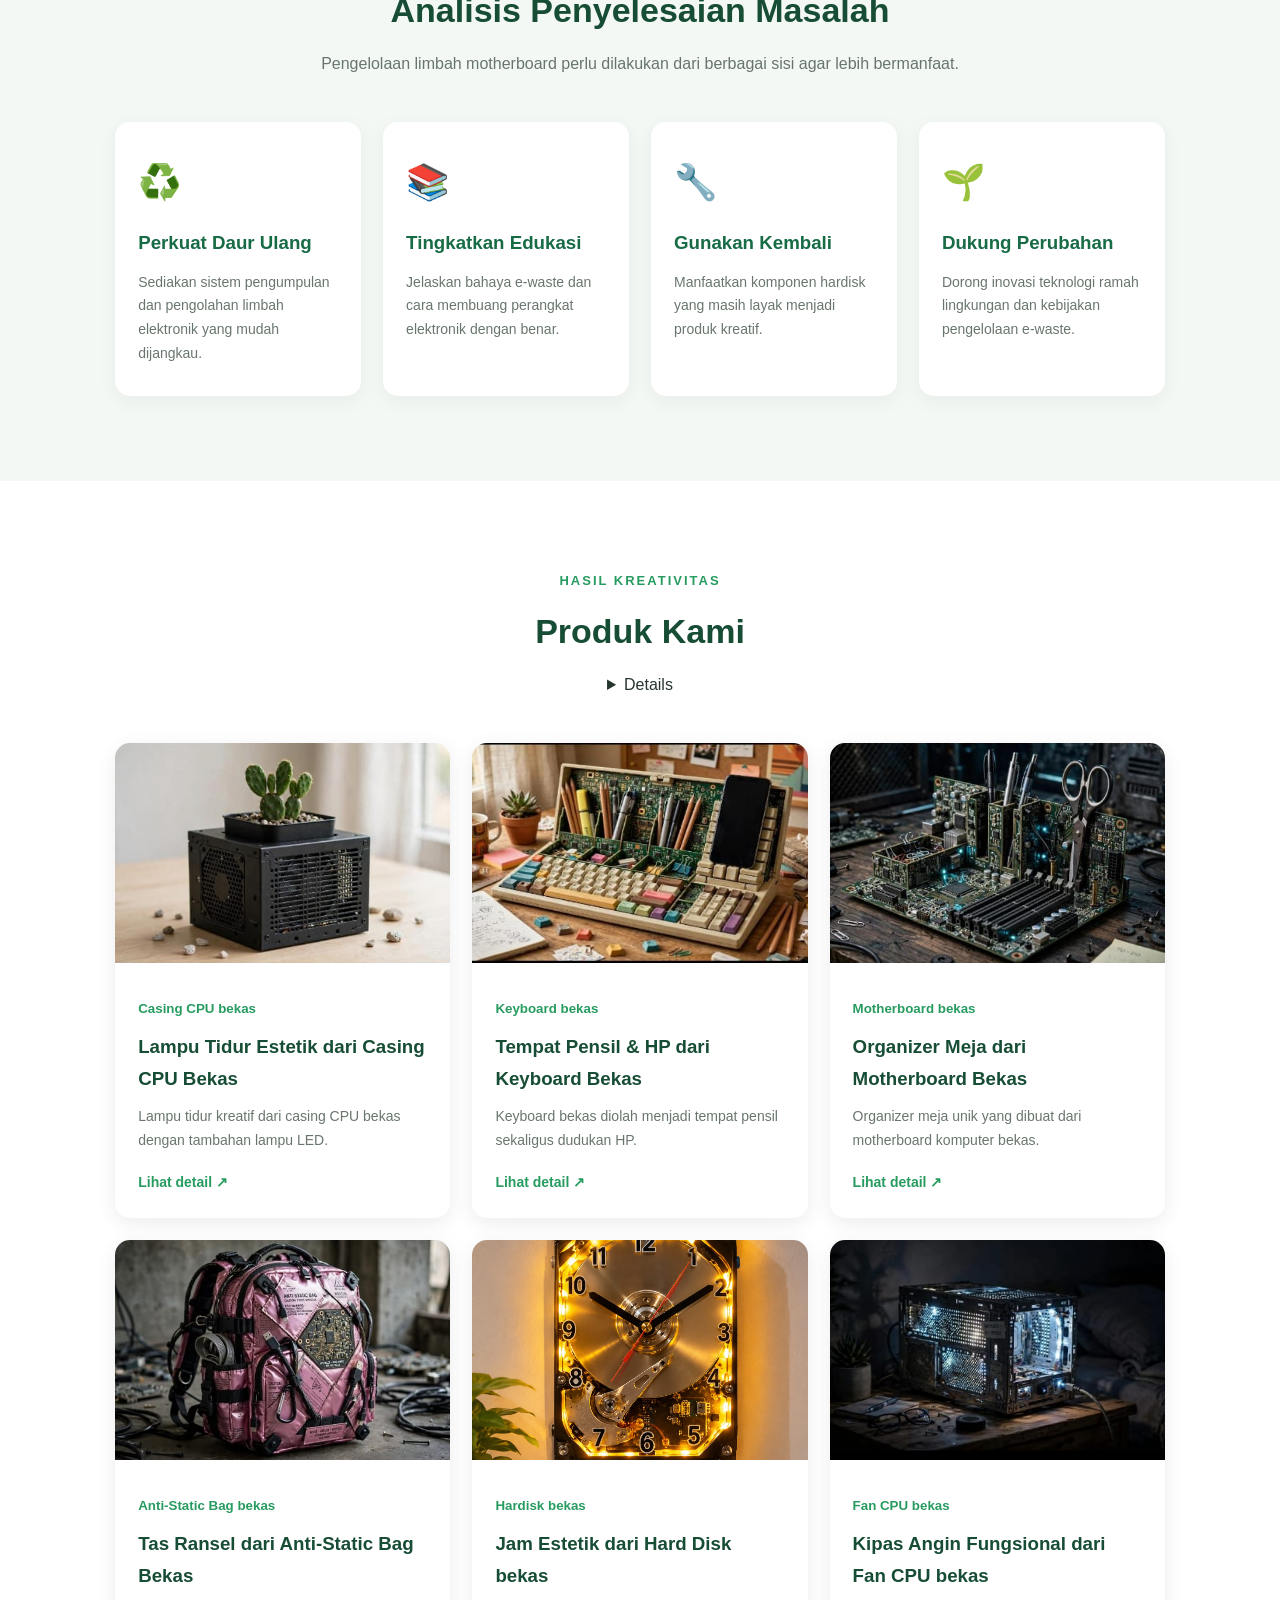
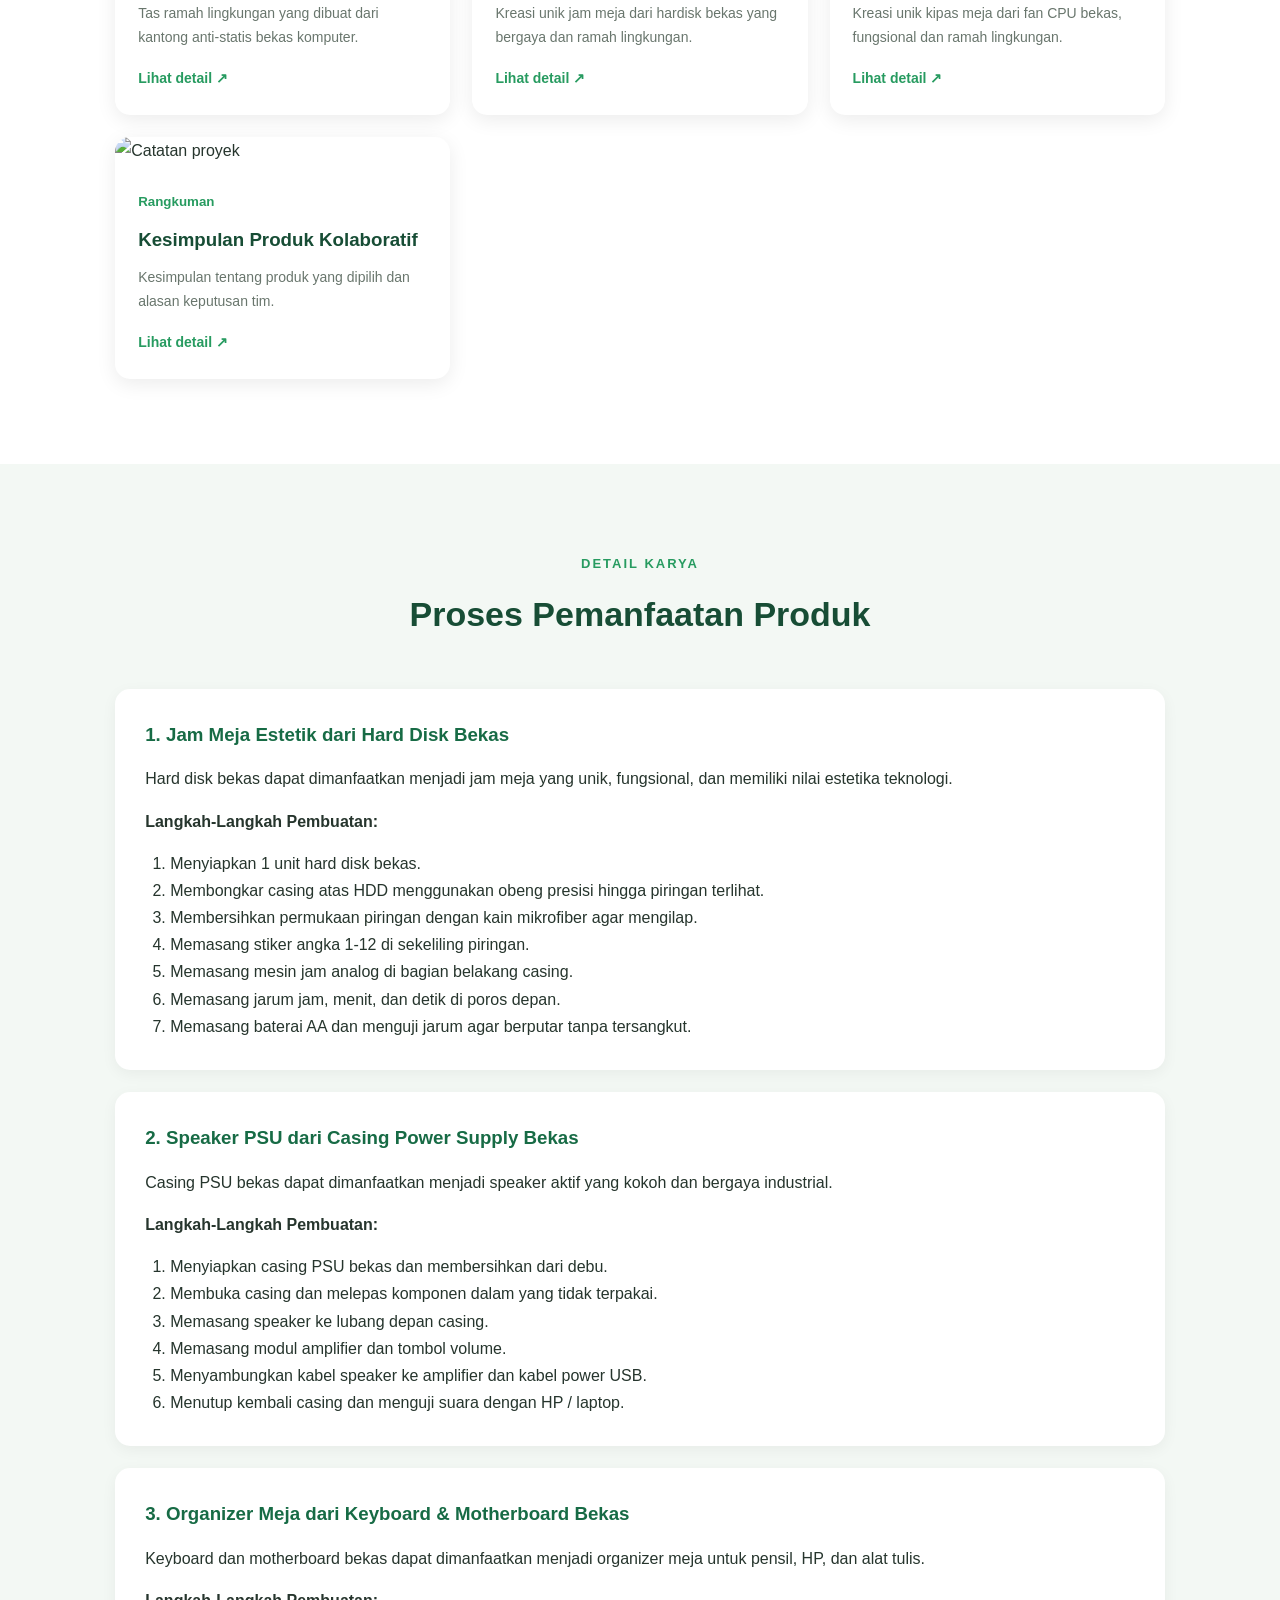
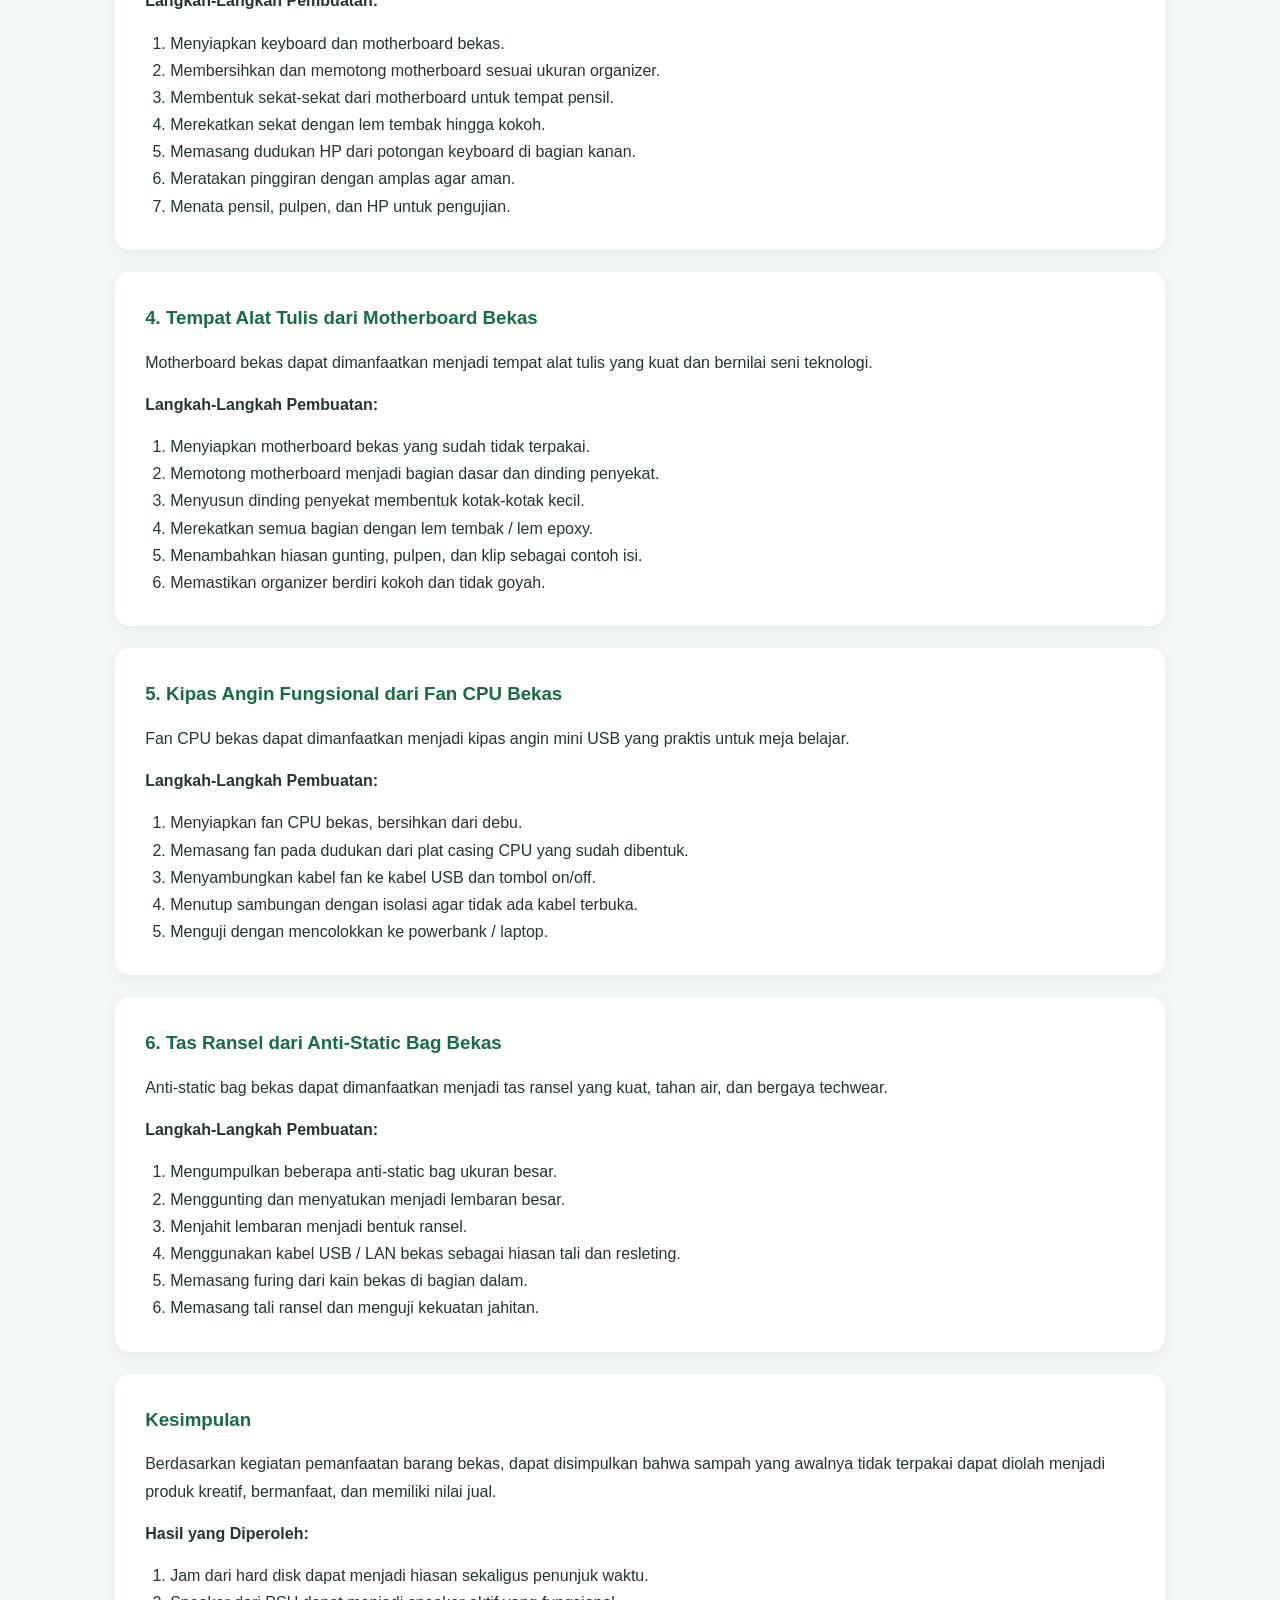
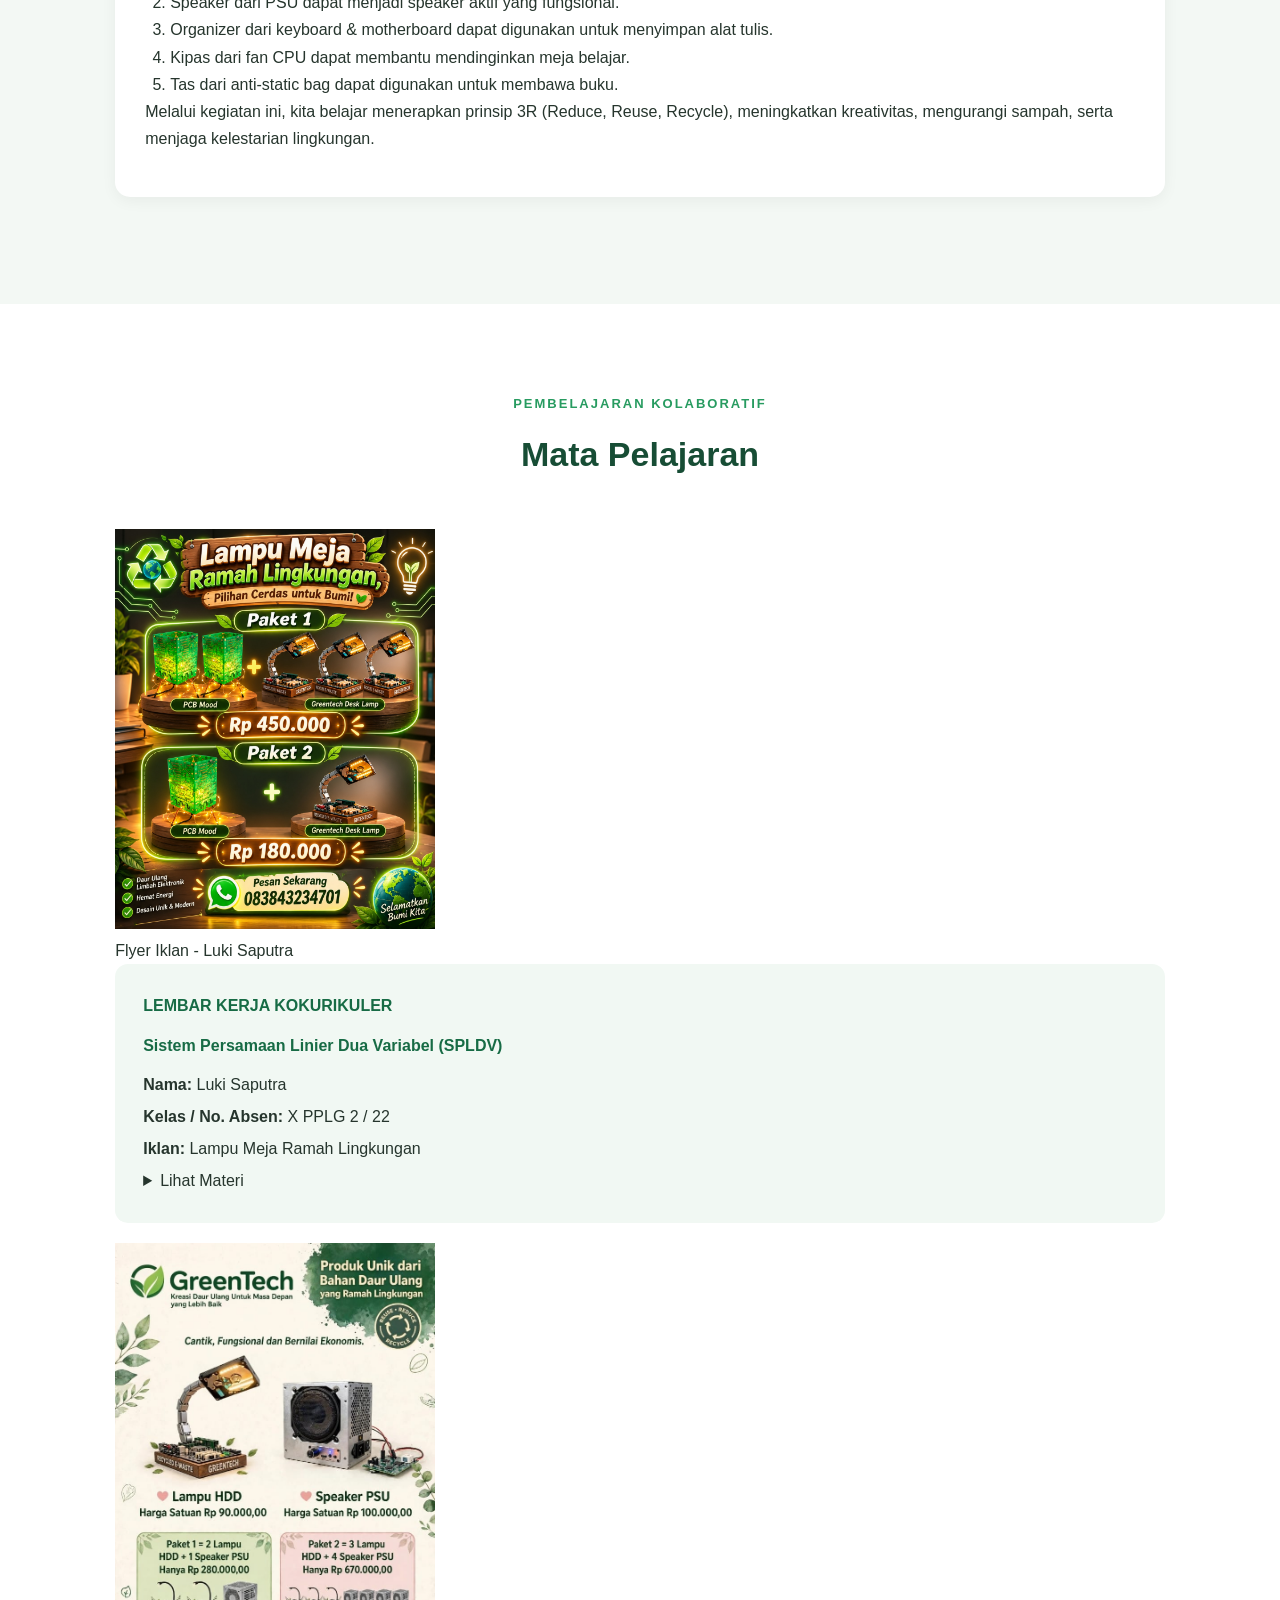
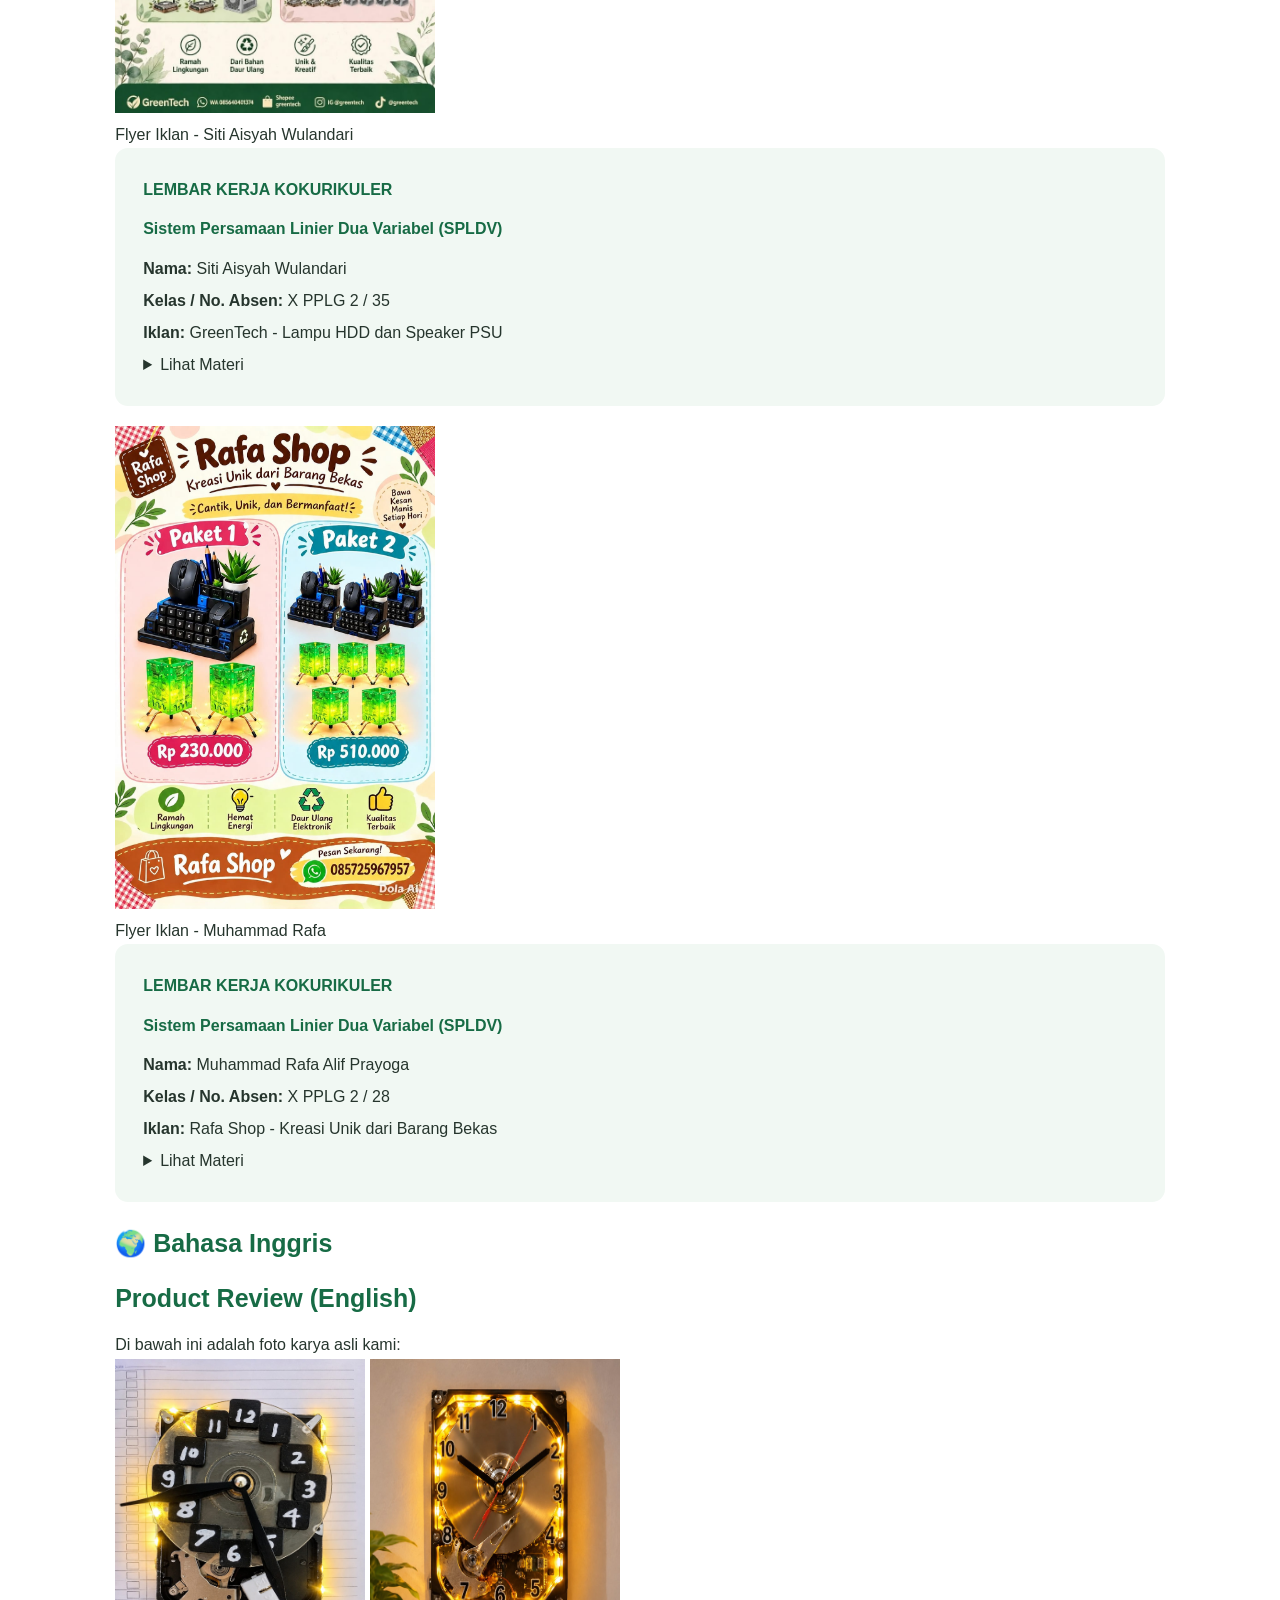
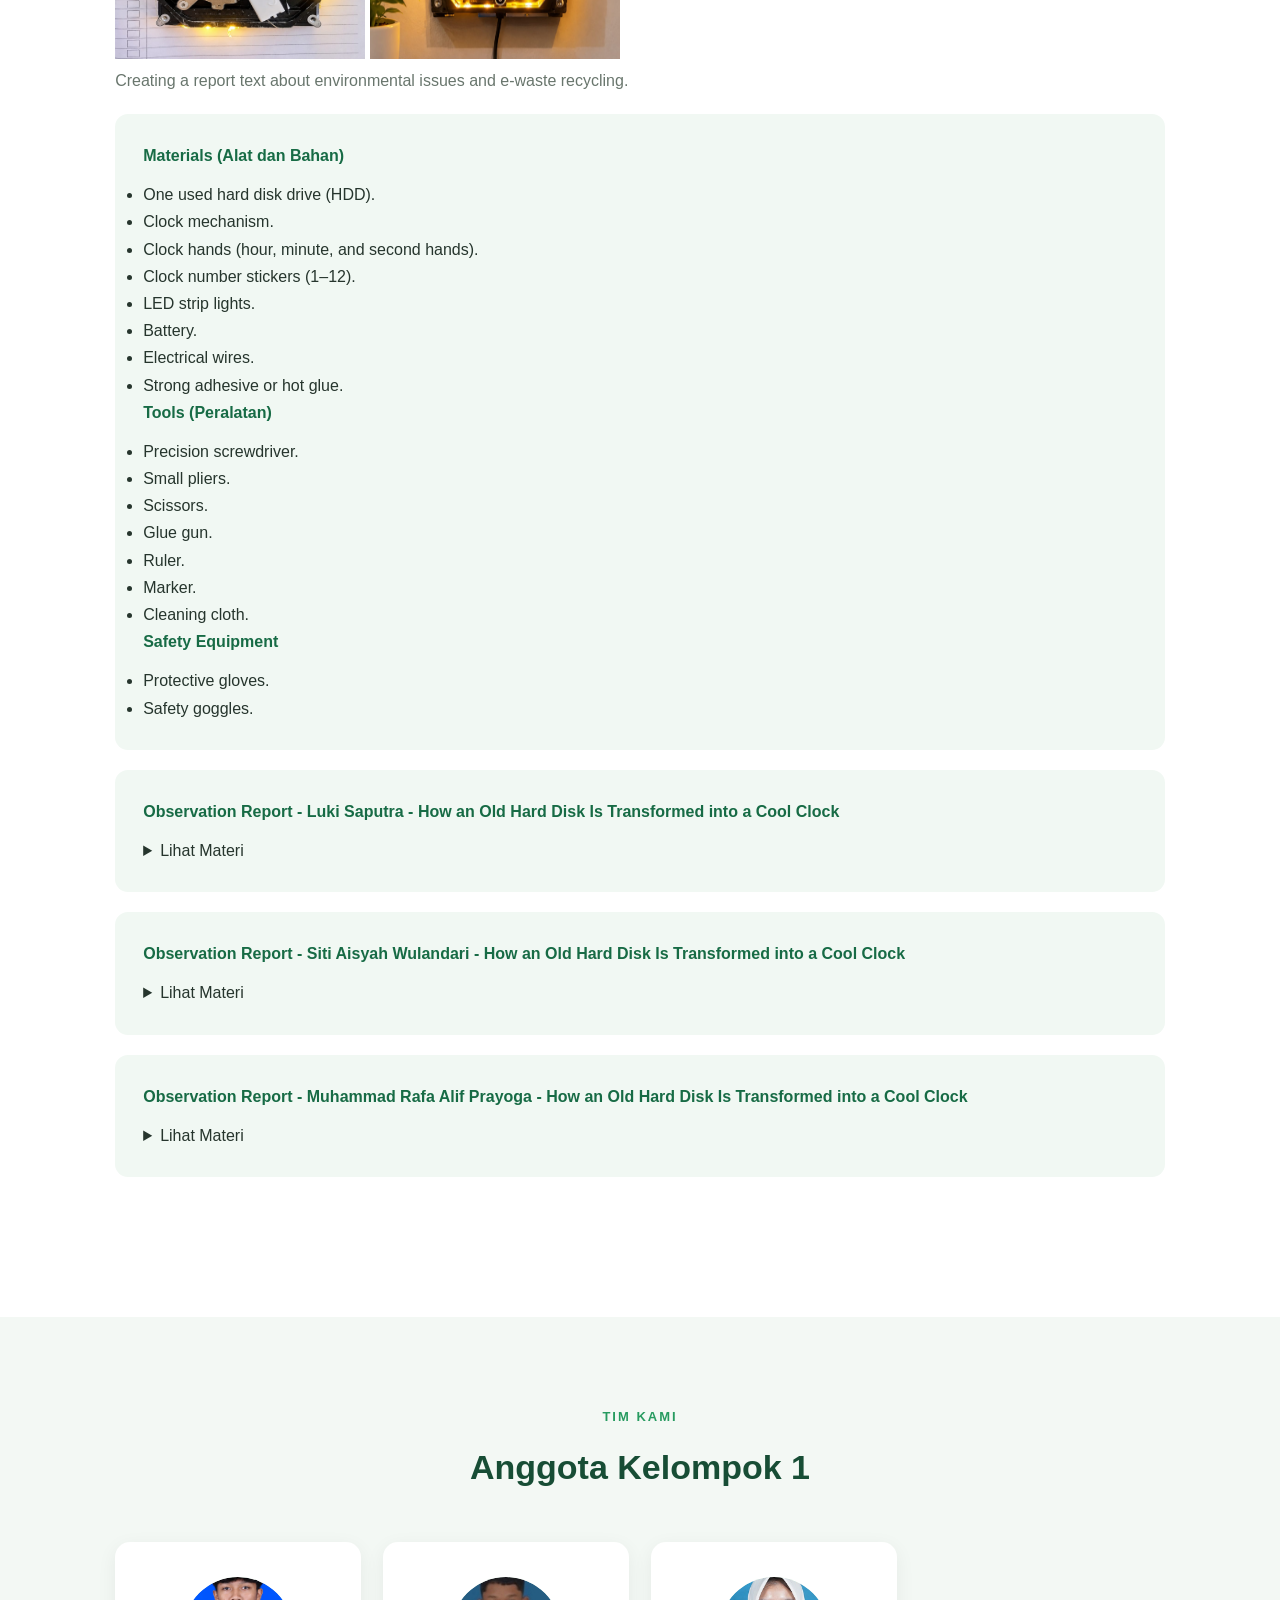
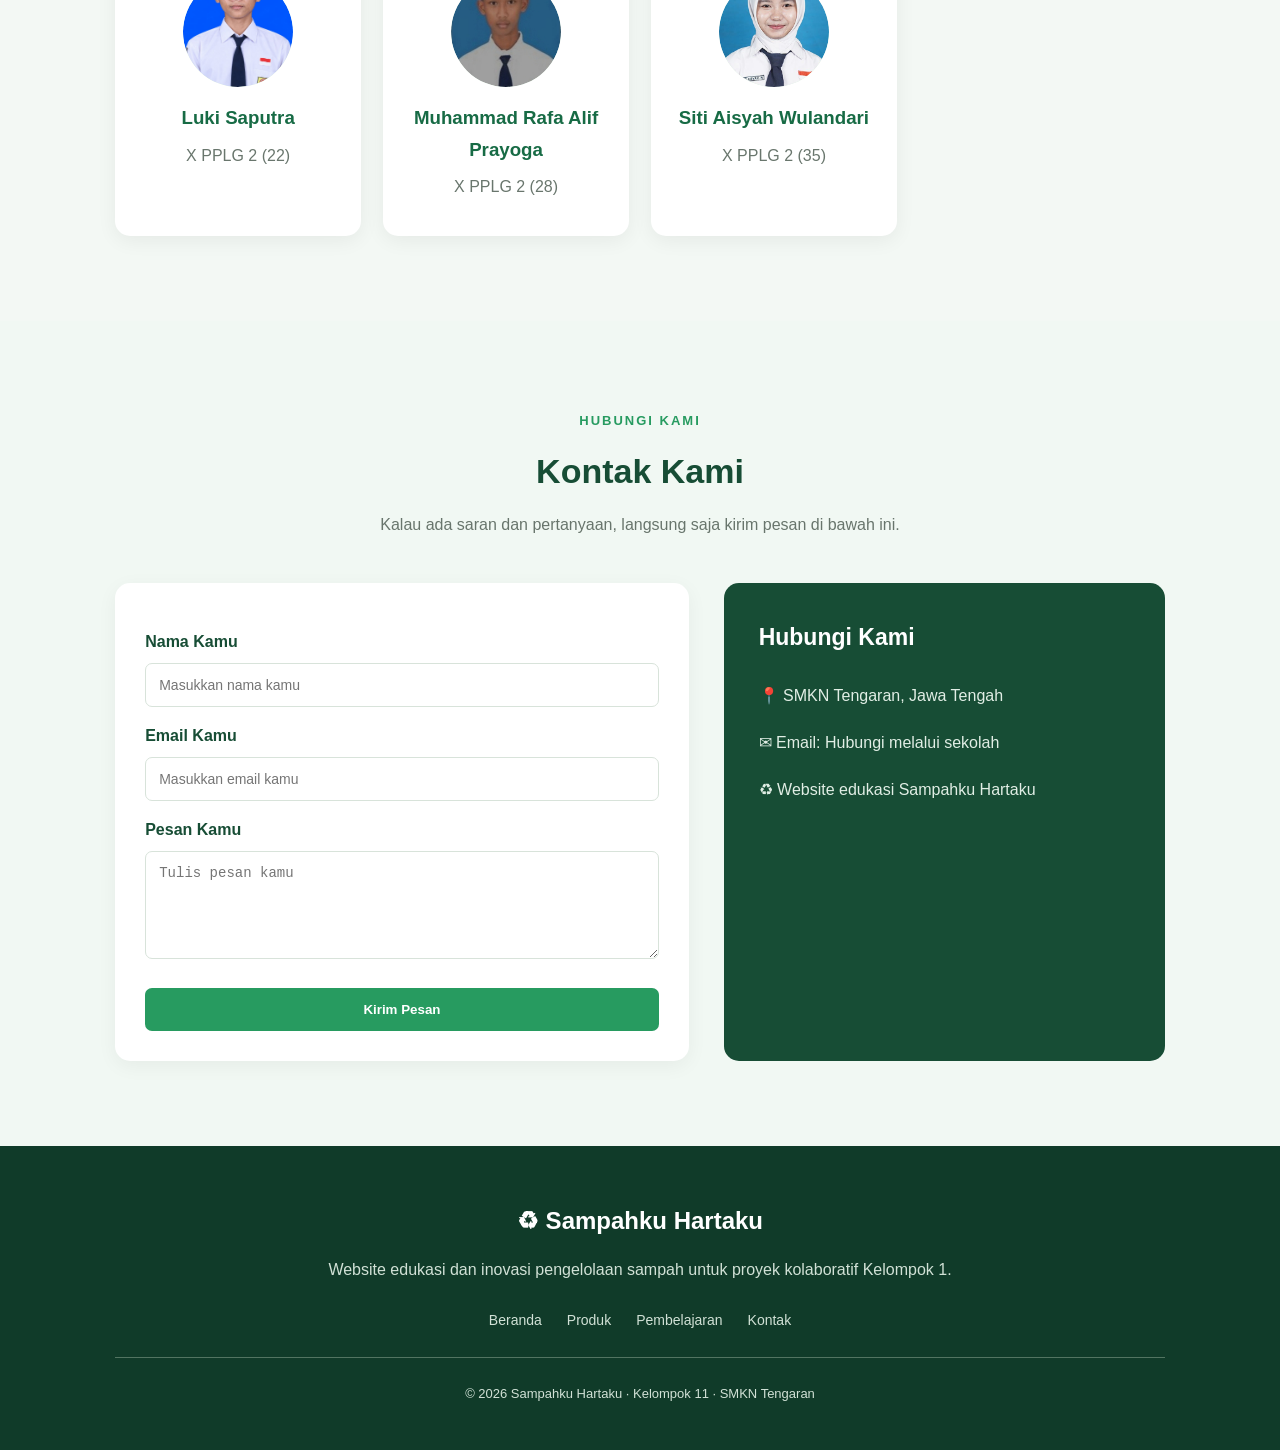
==== commit ae5925fd: "Add English materials and tools section" ====
--- a/index.html
+++ b/index.html
@@ -564,6 +564,37 @@
                 <p>
                     Creating a report text about environmental issues and e-waste recycling.
                 </p>
+                <!-- MATERIALS AND TOOLS -->
+                <div class="report">
+                    <h4>Materials (Alat dan Bahan)</h4>
+                    <ul>
+                        <li>One used hard disk drive (HDD).</li>
+                        <li>Clock mechanism.</li>
+                        <li>Clock hands (hour, minute, and second hands).</li>
+                        <li>Clock number stickers (1–12).</li>
+                        <li>LED strip lights.</li>
+                        <li>Battery.</li>
+                        <li>Electrical wires.</li>
+                        <li>Strong adhesive or hot glue.</li>
+                    </ul>
+
+                    <h4>Tools (Peralatan)</h4>
+                    <ul>
+                        <li>Precision screwdriver.</li>
+                        <li>Small pliers.</li>
+                        <li>Scissors.</li>
+                        <li>Glue gun.</li>
+                        <li>Ruler.</li>
+                        <li>Marker.</li>
+                        <li>Cleaning cloth.</li>
+                    </ul>
+
+                    <h4>Safety Equipment</h4>
+                    <ul>
+                        <li>Protective gloves.</li>
+                        <li>Safety goggles.</li>
+                    </ul>
+                </div>
                 <!-- REPORT 1: LUKI SAPUTRA -->
                 <div class="report">
                     <h4>Observation Report - Luki Saputra - How an Old Hard Disk Is Transformed into a Cool Clock
--- a/style.css
+++ b/style.css
@@ -0,0 +1,562 @@
+* {
+    margin: 0;
+    padding: 0;
+    box-sizing: border-box;
+}
+
+html {
+    scroll-behavior: smooth;
+}
+
+body {
+    font-family: Arial, Helvetica, sans-serif;
+    background: #ffffff;
+    color: #26352d;
+    line-height: 1.7;
+}
+
+a {
+    text-decoration: none;
+    color: inherit;
+}
+
+/* NAVBAR */
+.navbar {
+    width: 100%;
+    padding: 20px 8%;
+    background: #ffffff;
+    display: flex;
+    align-items: center;
+    justify-content: space-between;
+    position: sticky;
+    top: 0;
+    z-index: 100;
+    box-shadow: 0 2px 12px rgba(0,0,0,0.06);
+}
+
+.logo {
+    font-size: 24px;
+    font-weight: bold;
+    color: #176b45;
+}
+
+.navbar nav {
+    display: flex;
+    gap: 25px;
+}
+
+.navbar nav a {
+    font-size: 14px;
+    font-weight: 600;
+    transition: 0.3s;
+}
+
+.navbar nav a:hover {
+    color: #279b60;
+}
+
+/* HERO */
+.hero {
+    min-height: 620px;
+    display: flex;
+    align-items: center;
+    padding: 80px 10%;
+    background:
+        linear-gradient(
+            90deg,
+            rgba(7, 40, 27, 0.95),
+            rgba(7, 40, 27, 0.55)
+        ),
+        url("https://images.unsplash.com/photo-1532996122724-e3c354a0b15b")
+        center/cover no-repeat;
+    color: white;
+}
+
+.hero-content {
+    max-width: 700px;
+}
+
+.tag {
+    display: inline-block;
+    background: rgba(255,255,255,0.15);
+    padding: 8px 18px;
+    border-radius: 30px;
+    margin-bottom: 25px;
+    font-size: 13px;
+}
+
+.hero h1 {
+    font-size: 52px;
+    line-height: 1.2;
+    margin-bottom: 25px;
+}
+
+.hero h1 span {
+    color: #8ce2a8;
+}
+
+.hero p {
+    max-width: 600px;
+    color: #e1eee5;
+    margin-bottom: 30px;
+}
+
+.btn {
+    display: inline-block;
+    background: #50b878;
+    color: white;
+    padding: 13px 25px;
+    border-radius: 8px;
+    margin: 5px;
+    font-weight: bold;
+    transition: 0.3s;
+}
+
+.btn:hover {
+    background: #328b55;
+    transform: translateY(-3px);
+}
+
+.btn-outline {
+    background: transparent;
+    border: 1px solid white;
+}
+
+/* SECTION */
+.section {
+    padding: 85px 9%;
+}
+
+.section-title {
+    text-align: center;
+    margin-bottom: 45px;
+}
+
+.section-title span {
+    color: #279b60;
+    font-size: 13px;
+    font-weight: bold;
+    text-transform: uppercase;
+    letter-spacing: 2px;
+}
+
+.section-title h2 {
+    color: #174d35;
+    font-size: 34px;
+    margin: 10px 0;
+}
+
+.section-title p {
+    max-width: 700px;
+    margin: auto;
+    color: #68756c;
+}
+
+/* PERMASALAHAN */
+.problem {
+    display: grid;
+    grid-template-columns: 1.5fr 1fr;
+    gap: 40px;
+    align-items: center;
+    background: #f1f8f3;
+    padding: 45px;
+    border-radius: 18px;
+}
+
+.problem h3 {
+    font-size: 25px;
+    color: #176b45;
+    margin-bottom: 15px;
+}
+
+.problem p {
+    margin-bottom: 15px;
+    color: #58665d;
+}
+
+.problem-icon {
+    font-size: 120px;
+    text-align: center;
+}
+
+/* SOLUSI */
+.solution {
+    background: #f3f8f4;
+}
+
+.grid {
+    display: grid;
+    grid-template-columns: repeat(4, 1fr);
+    gap: 22px;
+}
+
+.card {
+    padding: 30px 23px;
+    background: white;
+    border-radius: 15px;
+    box-shadow: 0 5px 20px rgba(0,0,0,0.05);
+    transition: 0.3s;
+}
+
+.card:hover {
+    transform: translateY(-8px);
+    box-shadow: 0 10px 25px rgba(0,0,0,0.1);
+}
+
+.icon {
+    font-size: 35px;
+    margin-bottom: 15px;
+}
+
+.card h3 {
+    color: #176b45;
+    margin-bottom: 12px;
+}
+
+.card p {
+    color: #69766d;
+    font-size: 14px;
+}
+
+/* PRODUK */
+.product-grid {
+    grid-template-columns: repeat(3, 1fr);
+}
+
+.product-card {
+    background: white;
+    border-radius: 15px;
+    overflow: hidden;
+    box-shadow: 0 5px 20px rgba(0,0,0,0.08);
+    transition: 0.3s;
+}
+
+.product-card:hover {
+    transform: translateY(-7px);
+}
+
+.product-card img {
+    width: 100%;
+    height: 220px;
+    object-fit: cover;
+}
+
+.product-info {
+    padding: 23px;
+}
+
+.product-info small {
+    color: #279b60;
+    font-weight: bold;
+}
+
+.product-info h3 {
+    color: #174d35;
+    margin: 10px 0;
+}
+
+.product-info p {
+    color: #69766d;
+    font-size: 14px;
+    margin-bottom: 15px;
+}
+
+.product-info a {
+    color: #279b60;
+    font-weight: bold;
+    font-size: 14px;
+}
+
+/* DETAIL PRODUK */
+.detail-box {
+    background: white;
+    padding: 30px;
+    border-radius: 15px;
+    margin-bottom: 22px;
+    box-shadow: 0 4px 15px rgba(0,0,0,0.05);
+}
+
+.detail-box h3 {
+    color: #176b45;
+    margin-bottom: 15px;
+}
+
+.detail-box p {
+    margin-bottom: 15px;
+}
+
+.detail-box ol {
+    padding-left: 25px;
+}
+
+/* MATA PELAJARAN */
+.subject {
+    margin-bottom: 55px;
+}
+
+.subject h3 {
+    font-size: 25px;
+    color: #176b45;
+    margin-bottom: 12px;
+}
+
+.subject > p {
+    color: #69766d;
+    margin-bottom: 20px;
+}
+
+.math-box,
+.report {
+    background: #f1f8f3;
+    padding: 28px;
+    border-radius: 13px;
+    margin-bottom: 20px;
+}
+
+.math-box h4,
+.report h4 {
+    color: #176b45;
+    margin-bottom: 12px;
+}
+
+.math-box p {
+    margin-bottom: 5px;
+}
+
+.report p {
+    margin-bottom: 15px;
+    text-align: justify;
+}
+
+/* ANGGOTA */
+.member {
+    background: white;
+    text-align: center;
+    padding: 35px 20px;
+    border-radius: 15px;
+    box-shadow: 0 5px 20px rgba(0,0,0,0.06);
+}
+
+.member-icon {
+    width: 100px;
+    height: 100px;
+    border-radius: 50%;
+    background: #e1f2e5;
+    display: flex;
+    align-items: center;
+    justify-content: center;
+    margin: 0 auto 20px;
+    font-size: 48px;
+}
+
+.member h3 {
+    color: #176b45;
+    margin-bottom: 8px;
+}
+
+.member p {
+    color: #69766d;
+}
+
+/* KONTAK */
+.contact {
+    background: #f1f8f3;
+}
+
+.contact-container {
+    display: grid;
+    grid-template-columns: 1.3fr 1fr;
+    gap: 35px;
+}
+
+form {
+    background: white;
+    padding: 30px;
+    border-radius: 15px;
+    box-shadow: 0 5px 20px rgba(0,0,0,0.05);
+}
+
+form label {
+    display: block;
+    font-weight: bold;
+    margin: 15px 0 8px;
+    color: #174d35;
+}
+
+form input,
+form textarea {
+    width: 100%;
+    padding: 13px;
+    border: 1px solid #d8e3da;
+    border-radius: 7px;
+    outline: none;
+    font-size: 14px;
+}
+
+form input:focus,
+form textarea:focus {
+    border-color: #279b60;
+}
+
+form button {
+    width: 100%;
+    margin-top: 20px;
+    padding: 14px;
+    background: #279b60;
+    color: white;
+    border: none;
+    border-radius: 7px;
+    font-weight: bold;
+    cursor: pointer;
+}
+
+form button:hover {
+    background: #176b45;
+}
+
+.contact-info {
+    background: #174d35;
+    color: white;
+    padding: 35px;
+    border-radius: 15px;
+}
+
+.contact-info h3 {
+    margin-bottom: 25px;
+    font-size: 23px;
+}
+
+.contact-info p {
+    margin-bottom: 20px;
+    color: #e1eee5;
+}
+
+/* FOOTER */
+footer {
+    background: #103b29;
+    color: white;
+    padding: 55px 9% 25px;
+    text-align: center;
+}
+
+footer h2 {
+    margin-bottom: 15px;
+}
+
+footer > p {
+    color: #d1e1d6;
+    margin-bottom: 20px;
+}
+
+.footer-links {
+    display: flex;
+    justify-content: center;
+    gap: 25px;
+    flex-wrap: wrap;
+    margin: 25px 0;
+}
+
+.footer-links a {
+    color: #d1e1d6;
+    font-size: 14px;
+}
+
+footer hr {
+    border: none;
+    border-top: 1px solid #527461;
+    margin: 25px 0;
+}
+
+.copyright {
+    font-size: 13px;
+}
+
+/* RESPONSIVE HP */
+@media (max-width: 900px) {
+    .grid {
+        grid-template-columns: repeat(2, 1fr);
+    }
+
+    .product-grid {
+        grid-template-columns: repeat(2, 1fr);
+    }
+
+    .hero h1 {
+        font-size: 40px;
+    }
+}
+
+@media (max-width: 600px) {
+    .navbar {
+        flex-direction: column;
+        gap: 15px;
+        padding: 18px 5%;
+    }
+
+    .navbar nav {
+        justify-content: center;
+        flex-wrap: wrap;
+        gap: 12px;
+    }
+
+    .navbar nav a {
+        font-size: 12px;
+    }
+
+    .hero {
+        min-height: 500px;
+        padding: 55px 7%;
+    }
+
+    .hero h1 {
+        font-size: 34px;
+    }
+
+    .section {
+        padding: 60px 6%;
+    }
+
+    .section-title h2 {
+        font-size: 27px;
+    }
+
+    .grid,
+    .product-grid {
+        grid-template-columns: 1fr;
+    }
+
+    .problem {
+        grid-template-columns: 1fr;
+        padding: 25px;
+    }
+
+    .problem-icon {
+        font-size: 75px;
+    }
+
+    .contact-container {
+        grid-template-columns: 1fr;
+    }
+
+    .btn {
+        margin: 5px 0;
+    }
+}
+
+.member-icon {
+    width: 110px;
+    height: 110px;
+    margin: 0 auto 15px;
+    border-radius: 50%;
+    overflow: hidden;
+    display: flex;
+    justify-content: center;
+    align-items: center;
+}
+
+.member-icon img {
+    width: 100%;
+    height: 100%;
+    object-fit: cover;
+    border-radius: 50%;
+}
--- a/style.css
+++ b/style.css
@@ -0,0 +1,562 @@
+* {
+    margin: 0;
+    padding: 0;
+    box-sizing: border-box;
+}
+
+html {
+    scroll-behavior: smooth;
+}
+
+body {
+    font-family: Arial, Helvetica, sans-serif;
+    background: #ffffff;
+    color: #26352d;
+    line-height: 1.7;
+}
+
+a {
+    text-decoration: none;
+    color: inherit;
+}
+
+/* NAVBAR */
+.navbar {
+    width: 100%;
+    padding: 20px 8%;
+    background: #ffffff;
+    display: flex;
+    align-items: center;
+    justify-content: space-between;
+    position: sticky;
+    top: 0;
+    z-index: 100;
+    box-shadow: 0 2px 12px rgba(0,0,0,0.06);
+}
+
+.logo {
+    font-size: 24px;
+    font-weight: bold;
+    color: #176b45;
+}
+
+.navbar nav {
+    display: flex;
+    gap: 25px;
+}
+
+.navbar nav a {
+    font-size: 14px;
+    font-weight: 600;
+    transition: 0.3s;
+}
+
+.navbar nav a:hover {
+    color: #279b60;
+}
+
+/* HERO */
+.hero {
+    min-height: 620px;
+    display: flex;
+    align-items: center;
+    padding: 80px 10%;
+    background:
+        linear-gradient(
+            90deg,
+            rgba(7, 40, 27, 0.95),
+            rgba(7, 40, 27, 0.55)
+        ),
+        url("https://images.unsplash.com/photo-1532996122724-e3c354a0b15b")
+        center/cover no-repeat;
+    color: white;
+}
+
+.hero-content {
+    max-width: 700px;
+}
+
+.tag {
+    display: inline-block;
+    background: rgba(255,255,255,0.15);
+    padding: 8px 18px;
+    border-radius: 30px;
+    margin-bottom: 25px;
+    font-size: 13px;
+}
+
+.hero h1 {
+    font-size: 52px;
+    line-height: 1.2;
+    margin-bottom: 25px;
+}
+
+.hero h1 span {
+    color: #8ce2a8;
+}
+
+.hero p {
+    max-width: 600px;
+    color: #e1eee5;
+    margin-bottom: 30px;
+}
+
+.btn {
+    display: inline-block;
+    background: #50b878;
+    color: white;
+    padding: 13px 25px;
+    border-radius: 8px;
+    margin: 5px;
+    font-weight: bold;
+    transition: 0.3s;
+}
+
+.btn:hover {
+    background: #328b55;
+    transform: translateY(-3px);
+}
+
+.btn-outline {
+    background: transparent;
+    border: 1px solid white;
+}
+
+/* SECTION */
+.section {
+    padding: 85px 9%;
+}
+
+.section-title {
+    text-align: center;
+    margin-bottom: 45px;
+}
+
+.section-title span {
+    color: #279b60;
+    font-size: 13px;
+    font-weight: bold;
+    text-transform: uppercase;
+    letter-spacing: 2px;
+}
+
+.section-title h2 {
+    color: #174d35;
+    font-size: 34px;
+    margin: 10px 0;
+}
+
+.section-title p {
+    max-width: 700px;
+    margin: auto;
+    color: #68756c;
+}
+
+/* PERMASALAHAN */
+.problem {
+    display: grid;
+    grid-template-columns: 1.5fr 1fr;
+    gap: 40px;
+    align-items: center;
+    background: #f1f8f3;
+    padding: 45px;
+    border-radius: 18px;
+}
+
+.problem h3 {
+    font-size: 25px;
+    color: #176b45;
+    margin-bottom: 15px;
+}
+
+.problem p {
+    margin-bottom: 15px;
+    color: #58665d;
+}
+
+.problem-icon {
+    font-size: 120px;
+    text-align: center;
+}
+
+/* SOLUSI */
+.solution {
+    background: #f3f8f4;
+}
+
+.grid {
+    display: grid;
+    grid-template-columns: repeat(4, 1fr);
+    gap: 22px;
+}
+
+.card {
+    padding: 30px 23px;
+    background: white;
+    border-radius: 15px;
+    box-shadow: 0 5px 20px rgba(0,0,0,0.05);
+    transition: 0.3s;
+}
+
+.card:hover {
+    transform: translateY(-8px);
+    box-shadow: 0 10px 25px rgba(0,0,0,0.1);
+}
+
+.icon {
+    font-size: 35px;
+    margin-bottom: 15px;
+}
+
+.card h3 {
+    color: #176b45;
+    margin-bottom: 12px;
+}
+
+.card p {
+    color: #69766d;
+    font-size: 14px;
+}
+
+/* PRODUK */
+.product-grid {
+    grid-template-columns: repeat(3, 1fr);
+}
+
+.product-card {
+    background: white;
+    border-radius: 15px;
+    overflow: hidden;
+    box-shadow: 0 5px 20px rgba(0,0,0,0.08);
+    transition: 0.3s;
+}
+
+.product-card:hover {
+    transform: translateY(-7px);
+}
+
+.product-card img {
+    width: 100%;
+    height: 220px;
+    object-fit: cover;
+}
+
+.product-info {
+    padding: 23px;
+}
+
+.product-info small {
+    color: #279b60;
+    font-weight: bold;
+}
+
+.product-info h3 {
+    color: #174d35;
+    margin: 10px 0;
+}
+
+.product-info p {
+    color: #69766d;
+    font-size: 14px;
+    margin-bottom: 15px;
+}
+
+.product-info a {
+    color: #279b60;
+    font-weight: bold;
+    font-size: 14px;
+}
+
+/* DETAIL PRODUK */
+.detail-box {
+    background: white;
+    padding: 30px;
+    border-radius: 15px;
+    margin-bottom: 22px;
+    box-shadow: 0 4px 15px rgba(0,0,0,0.05);
+}
+
+.detail-box h3 {
+    color: #176b45;
+    margin-bottom: 15px;
+}
+
+.detail-box p {
+    margin-bottom: 15px;
+}
+
+.detail-box ol {
+    padding-left: 25px;
+}
+
+/* MATA PELAJARAN */
+.subject {
+    margin-bottom: 55px;
+}
+
+.subject h3 {
+    font-size: 25px;
+    color: #176b45;
+    margin-bottom: 12px;
+}
+
+.subject > p {
+    color: #69766d;
+    margin-bottom: 20px;
+}
+
+.math-box,
+.report {
+    background: #f1f8f3;
+    padding: 28px;
+    border-radius: 13px;
+    margin-bottom: 20px;
+}
+
+.math-box h4,
+.report h4 {
+    color: #176b45;
+    margin-bottom: 12px;
+}
+
+.math-box p {
+    margin-bottom: 5px;
+}
+
+.report p {
+    margin-bottom: 15px;
+    text-align: justify;
+}
+
+/* ANGGOTA */
+.member {
+    background: white;
+    text-align: center;
+    padding: 35px 20px;
+    border-radius: 15px;
+    box-shadow: 0 5px 20px rgba(0,0,0,0.06);
+}
+
+.member-icon {
+    width: 100px;
+    height: 100px;
+    border-radius: 50%;
+    background: #e1f2e5;
+    display: flex;
+    align-items: center;
+    justify-content: center;
+    margin: 0 auto 20px;
+    font-size: 48px;
+}
+
+.member h3 {
+    color: #176b45;
+    margin-bottom: 8px;
+}
+
+.member p {
+    color: #69766d;
+}
+
+/* KONTAK */
+.contact {
+    background: #f1f8f3;
+}
+
+.contact-container {
+    display: grid;
+    grid-template-columns: 1.3fr 1fr;
+    gap: 35px;
+}
+
+form {
+    background: white;
+    padding: 30px;
+    border-radius: 15px;
+    box-shadow: 0 5px 20px rgba(0,0,0,0.05);
+}
+
+form label {
+    display: block;
+    font-weight: bold;
+    margin: 15px 0 8px;
+    color: #174d35;
+}
+
+form input,
+form textarea {
+    width: 100%;
+    padding: 13px;
+    border: 1px solid #d8e3da;
+    border-radius: 7px;
+    outline: none;
+    font-size: 14px;
+}
+
+form input:focus,
+form textarea:focus {
+    border-color: #279b60;
+}
+
+form button {
+    width: 100%;
+    margin-top: 20px;
+    padding: 14px;
+    background: #279b60;
+    color: white;
+    border: none;
+    border-radius: 7px;
+    font-weight: bold;
+    cursor: pointer;
+}
+
+form button:hover {
+    background: #176b45;
+}
+
+.contact-info {
+    background: #174d35;
+    color: white;
+    padding: 35px;
+    border-radius: 15px;
+}
+
+.contact-info h3 {
+    margin-bottom: 25px;
+    font-size: 23px;
+}
+
+.contact-info p {
+    margin-bottom: 20px;
+    color: #e1eee5;
+}
+
+/* FOOTER */
+footer {
+    background: #103b29;
+    color: white;
+    padding: 55px 9% 25px;
+    text-align: center;
+}
+
+footer h2 {
+    margin-bottom: 15px;
+}
+
+footer > p {
+    color: #d1e1d6;
+    margin-bottom: 20px;
+}
+
+.footer-links {
+    display: flex;
+    justify-content: center;
+    gap: 25px;
+    flex-wrap: wrap;
+    margin: 25px 0;
+}
+
+.footer-links a {
+    color: #d1e1d6;
+    font-size: 14px;
+}
+
+footer hr {
+    border: none;
+    border-top: 1px solid #527461;
+    margin: 25px 0;
+}
+
+.copyright {
+    font-size: 13px;
+}
+
+/* RESPONSIVE HP */
+@media (max-width: 900px) {
+    .grid {
+        grid-template-columns: repeat(2, 1fr);
+    }
+
+    .product-grid {
+        grid-template-columns: repeat(2, 1fr);
+    }
+
+    .hero h1 {
+        font-size: 40px;
+    }
+}
+
+@media (max-width: 600px) {
+    .navbar {
+        flex-direction: column;
+        gap: 15px;
+        padding: 18px 5%;
+    }
+
+    .navbar nav {
+        justify-content: center;
+        flex-wrap: wrap;
+        gap: 12px;
+    }
+
+    .navbar nav a {
+        font-size: 12px;
+    }
+
+    .hero {
+        min-height: 500px;
+        padding: 55px 7%;
+    }
+
+    .hero h1 {
+        font-size: 34px;
+    }
+
+    .section {
+        padding: 60px 6%;
+    }
+
+    .section-title h2 {
+        font-size: 27px;
+    }
+
+    .grid,
+    .product-grid {
+        grid-template-columns: 1fr;
+    }
+
+    .problem {
+        grid-template-columns: 1fr;
+        padding: 25px;
+    }
+
+    .problem-icon {
+        font-size: 75px;
+    }
+
+    .contact-container {
+        grid-template-columns: 1fr;
+    }
+
+    .btn {
+        margin: 5px 0;
+    }
+}
+
+.member-icon {
+    width: 110px;
+    height: 110px;
+    margin: 0 auto 15px;
+    border-radius: 50%;
+    overflow: hidden;
+    display: flex;
+    justify-content: center;
+    align-items: center;
+}
+
+.member-icon img {
+    width: 100%;
+    height: 100%;
+    object-fit: cover;
+    border-radius: 50%;
+}
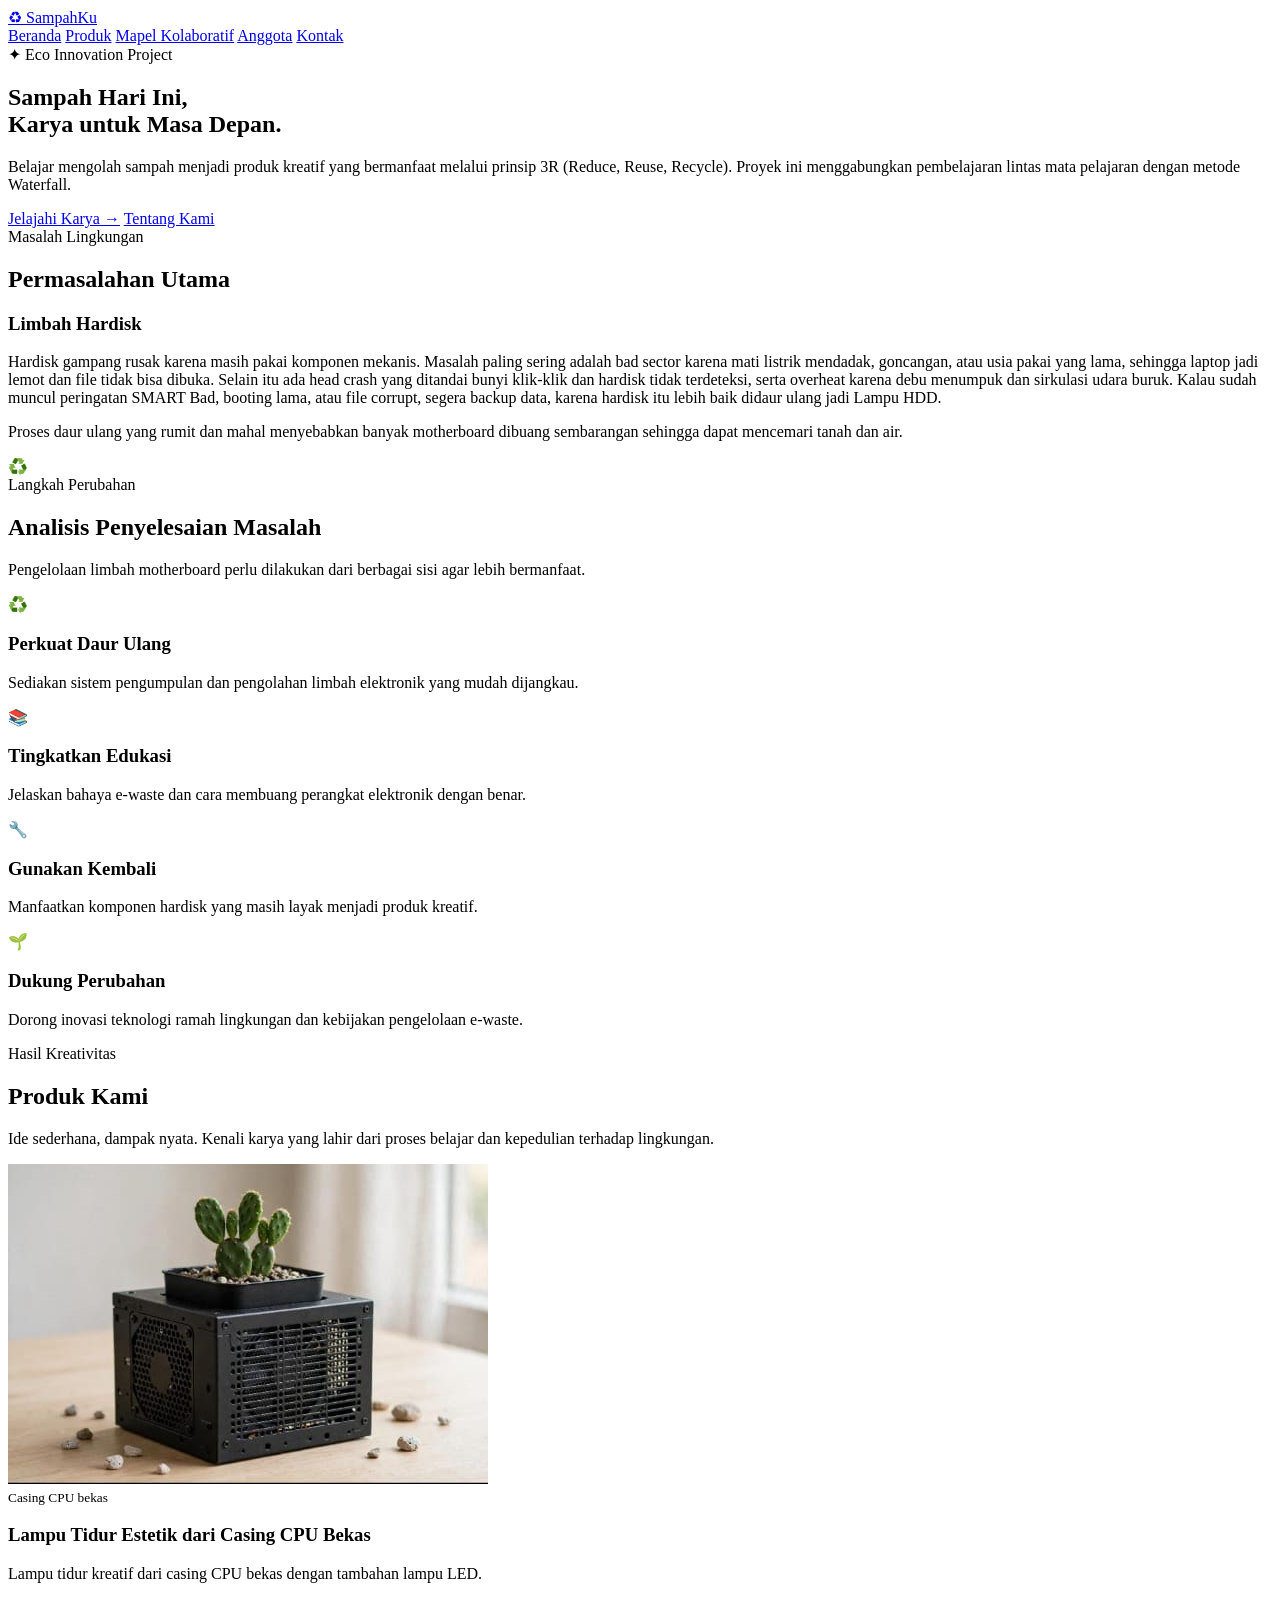
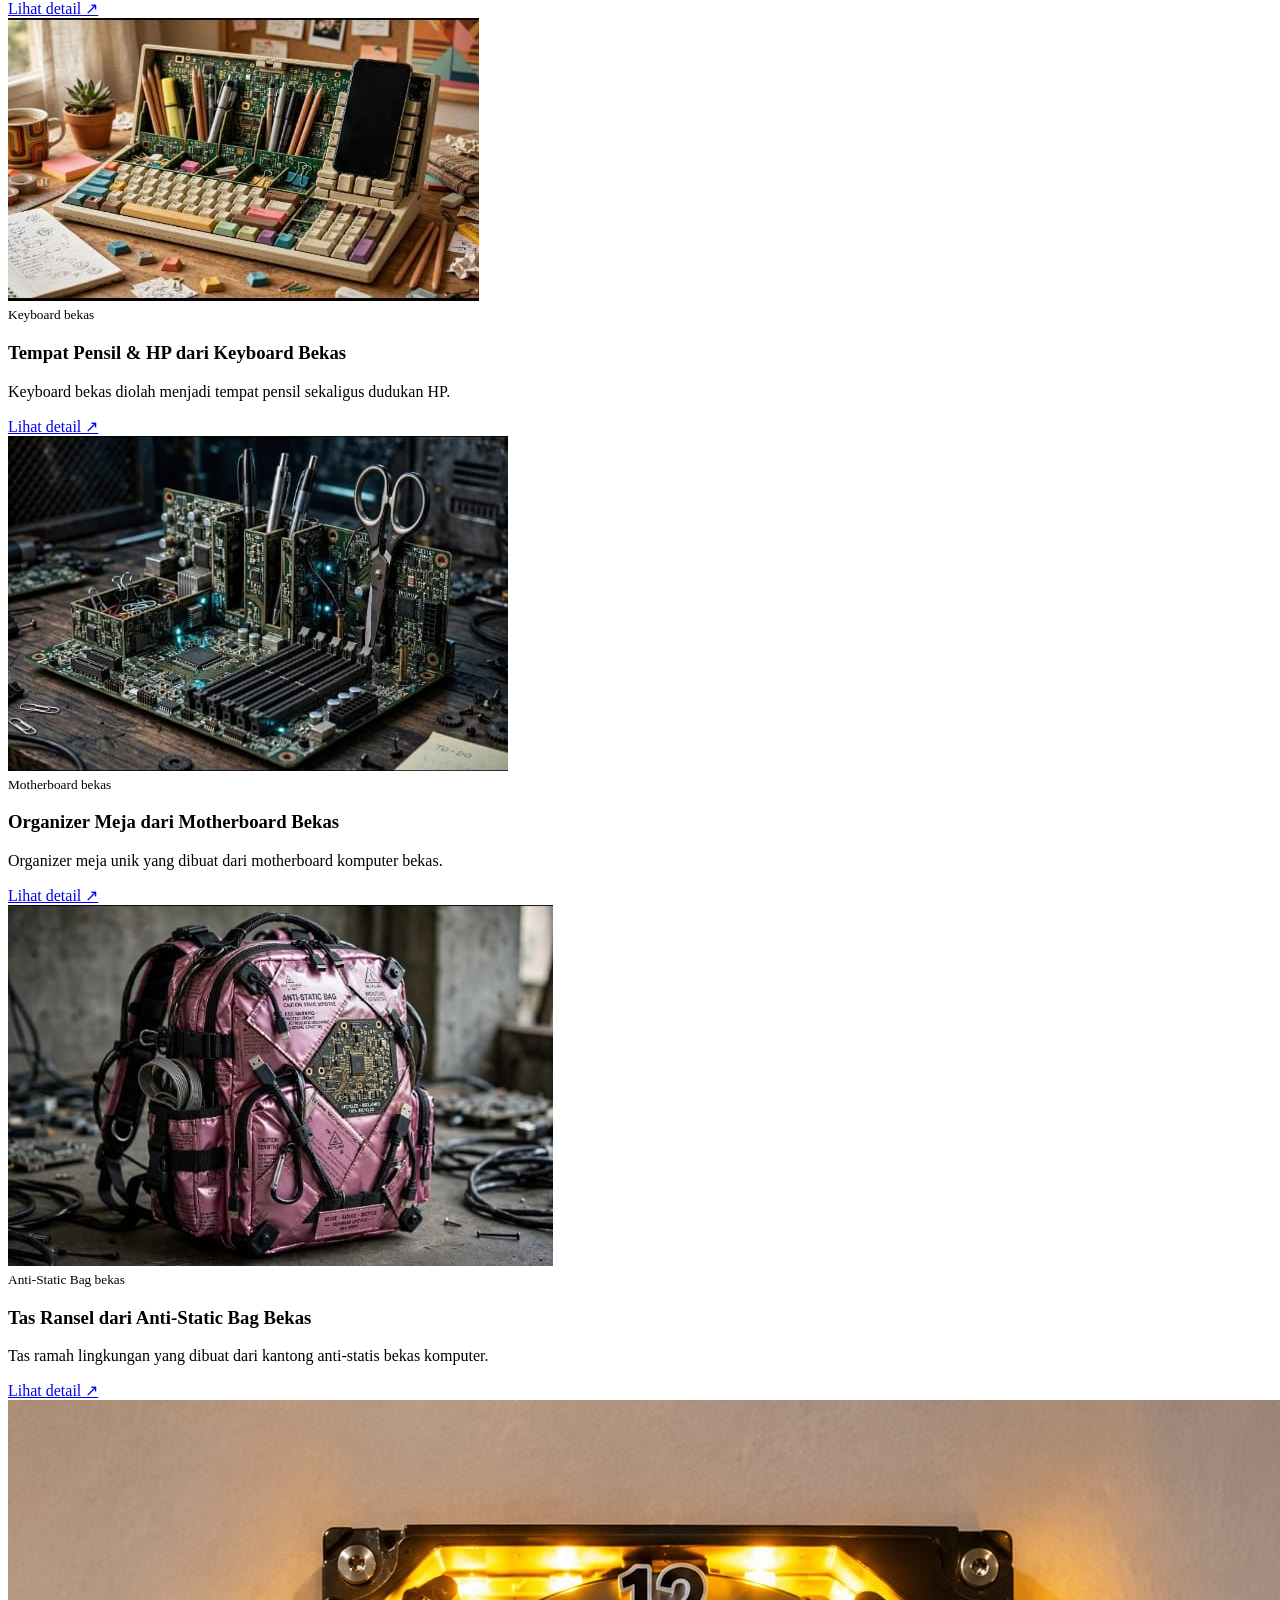
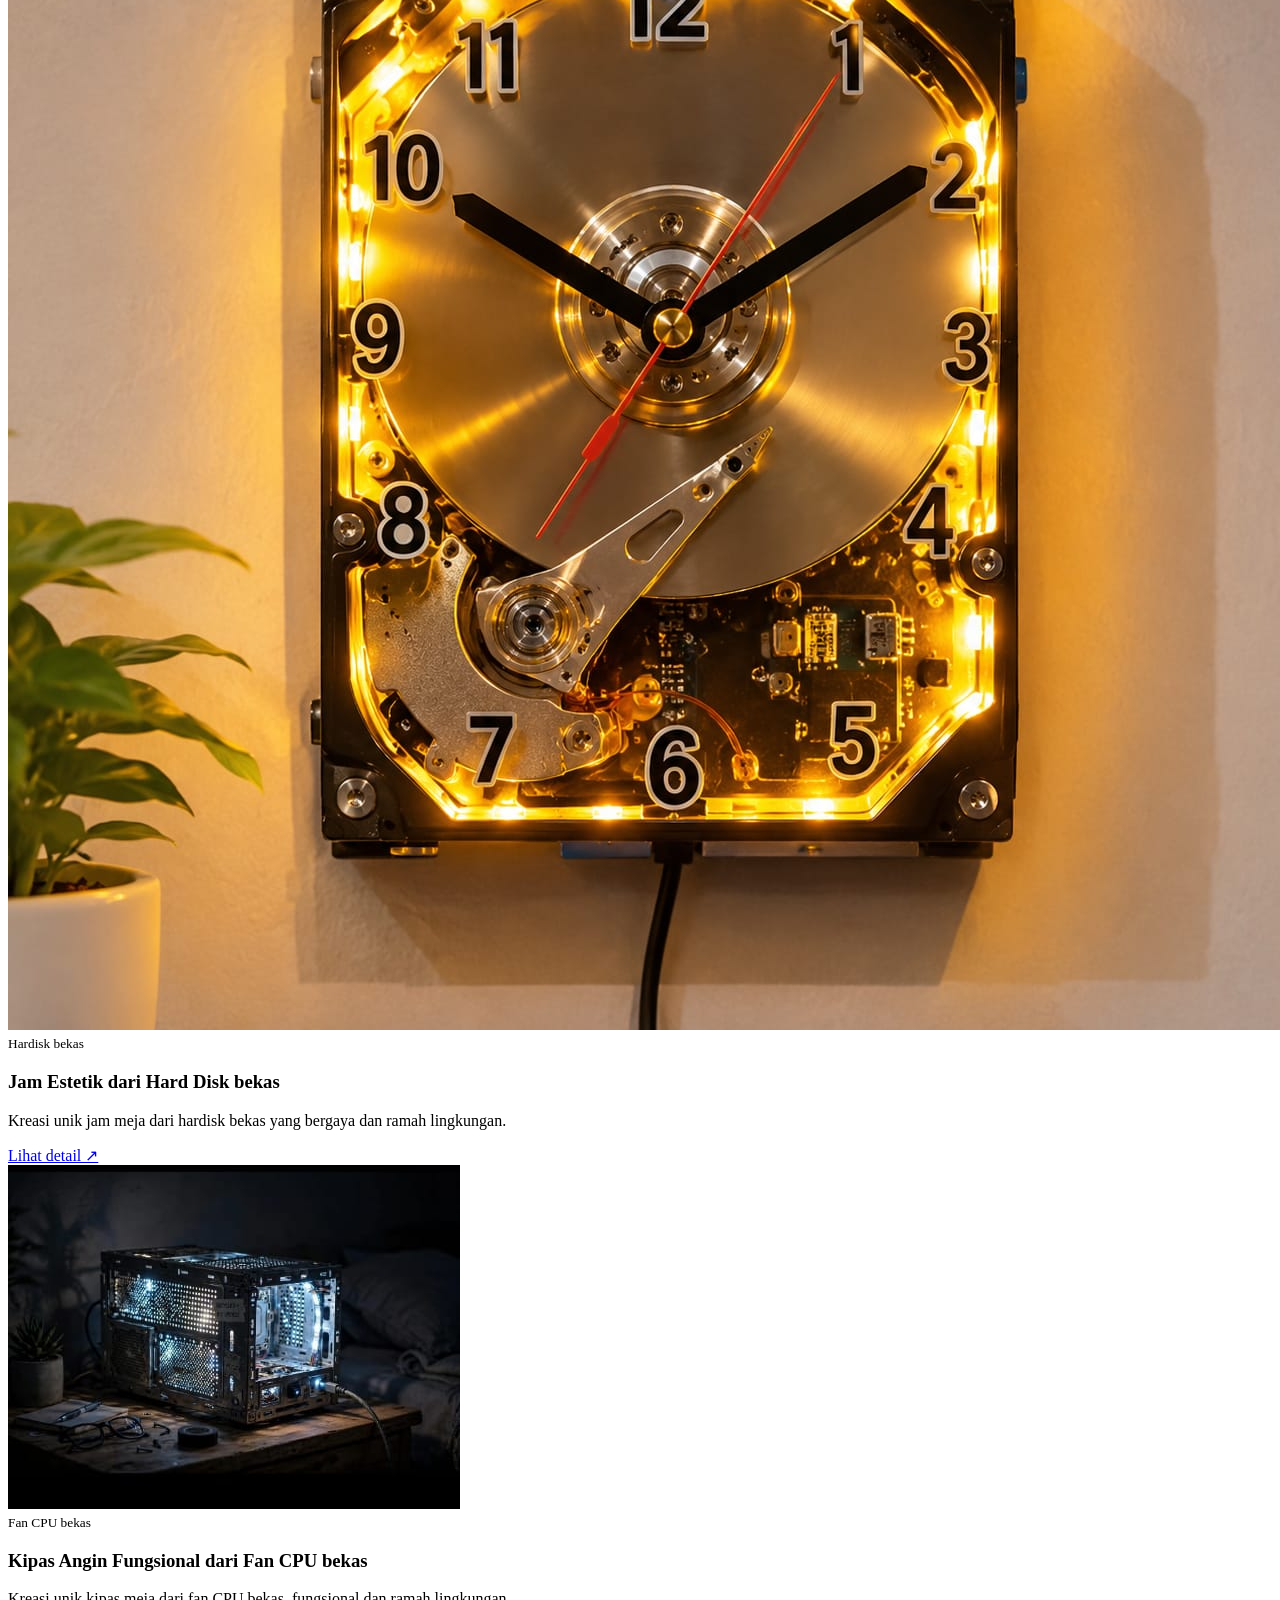
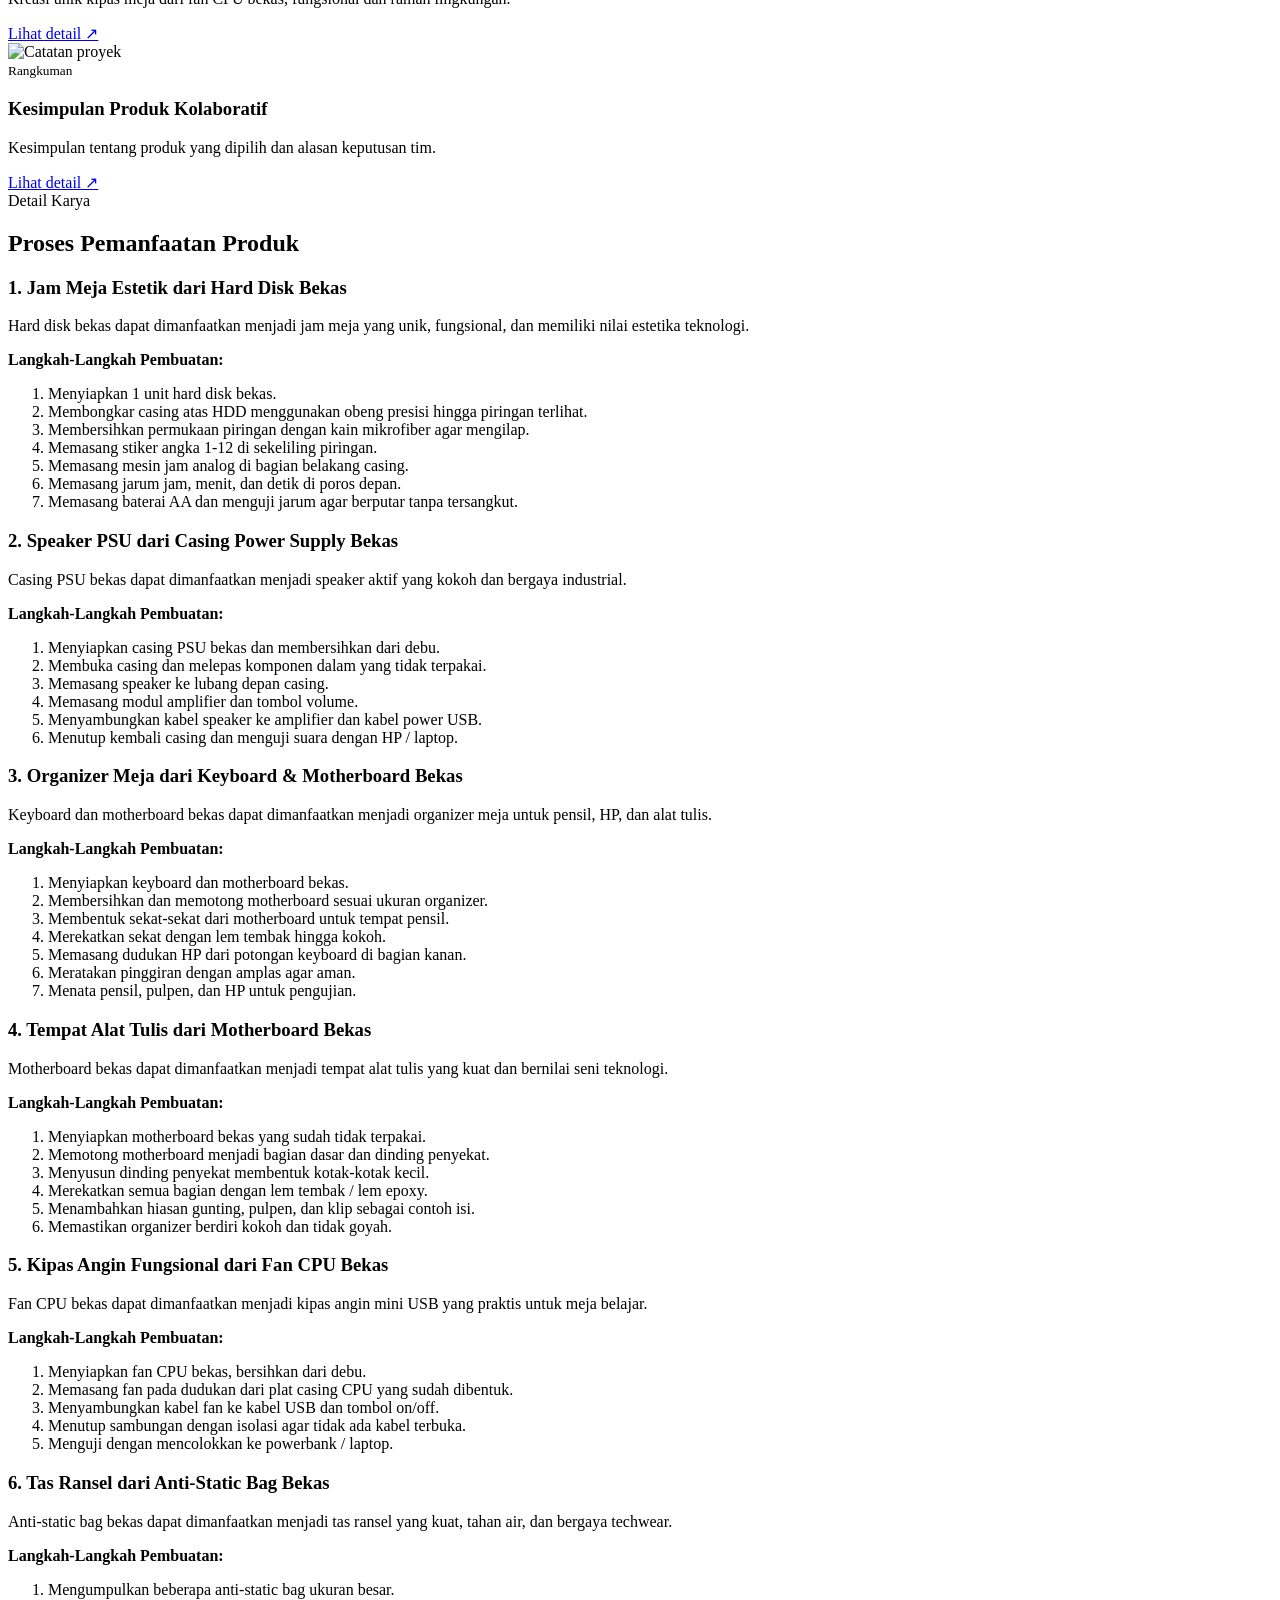
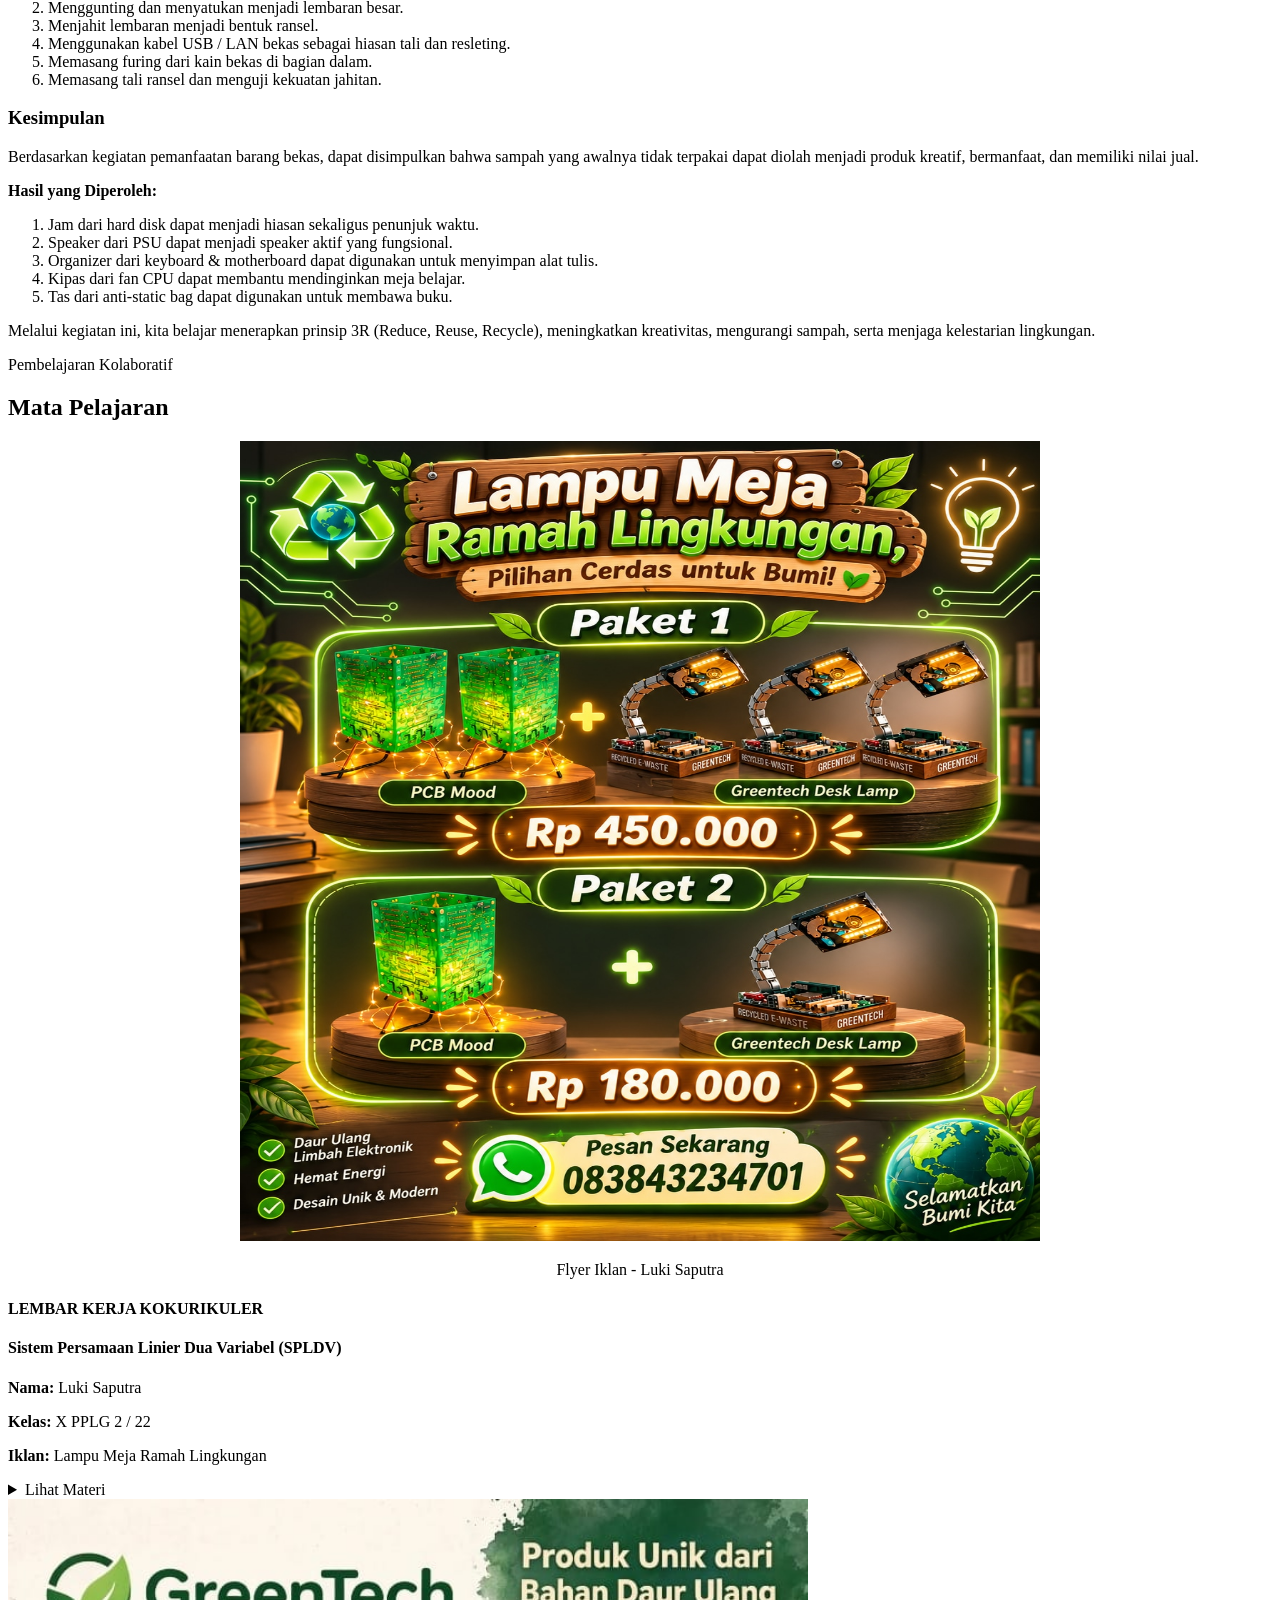
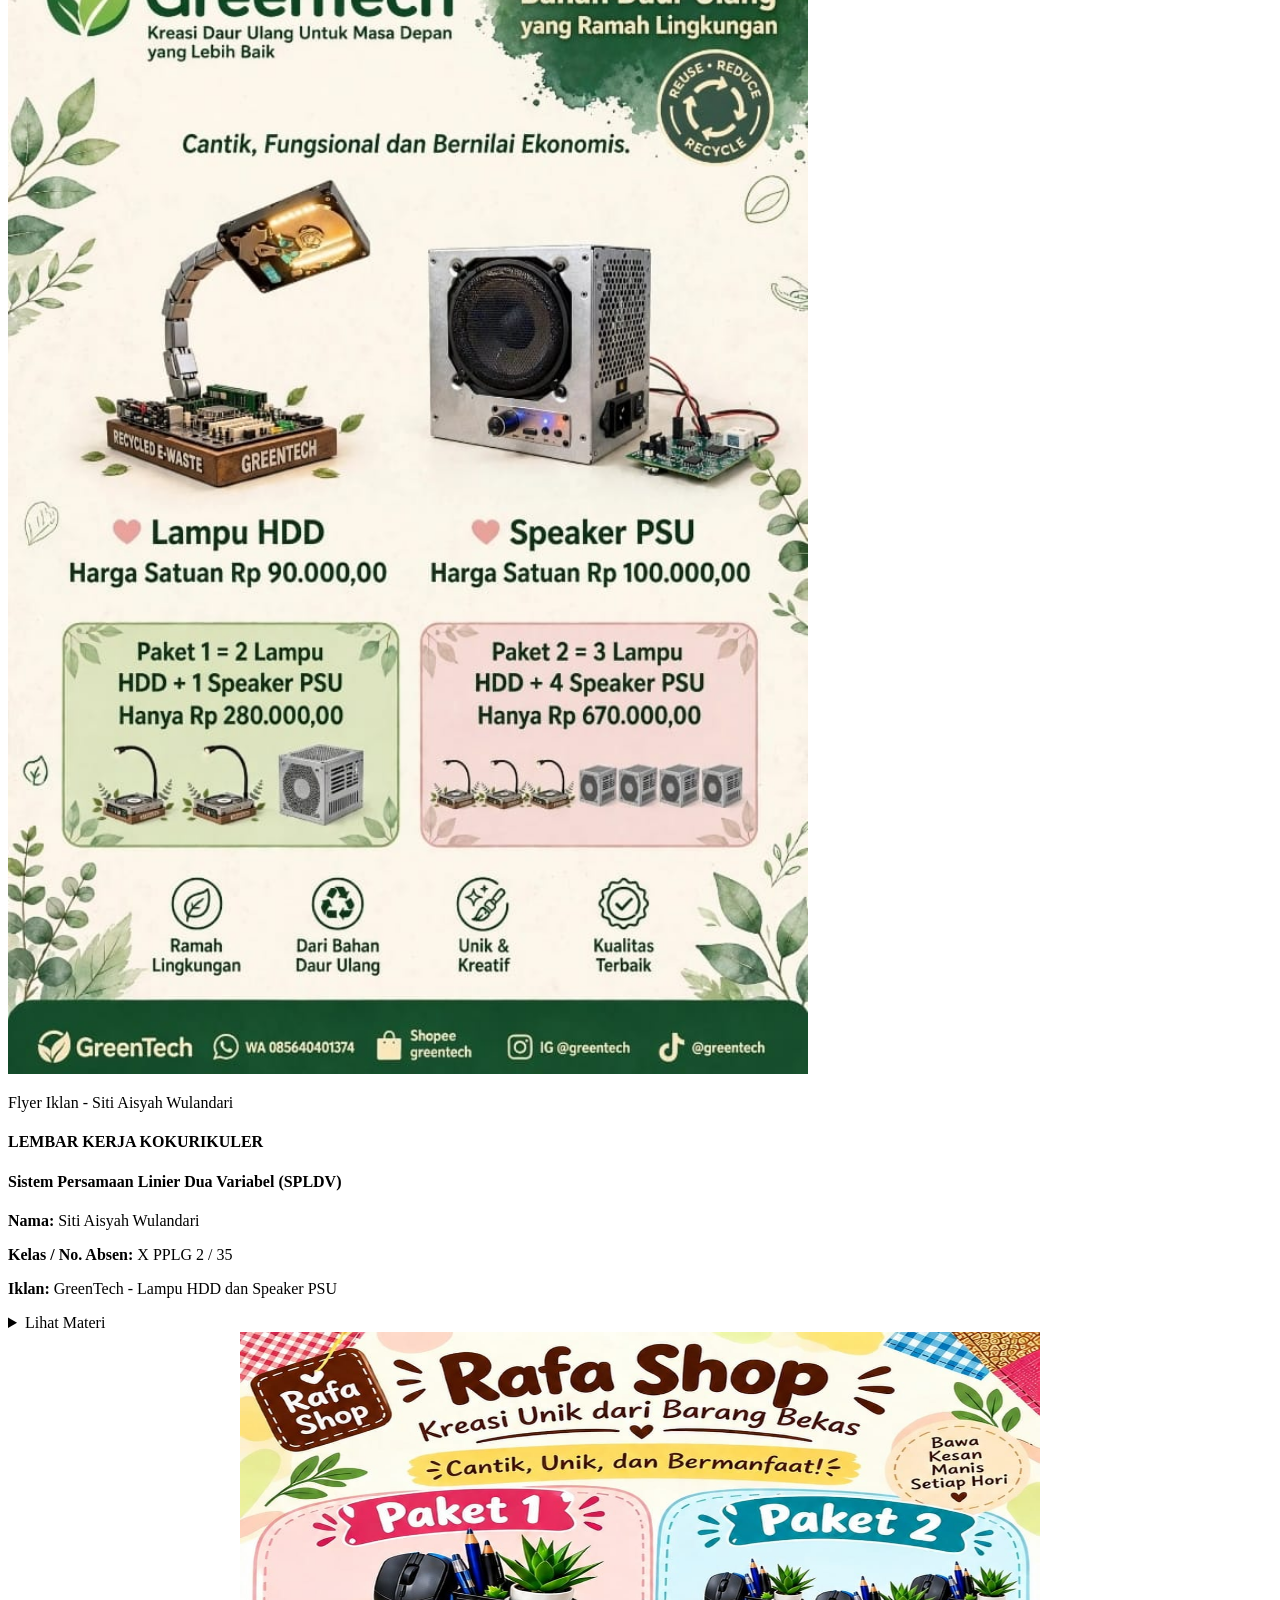
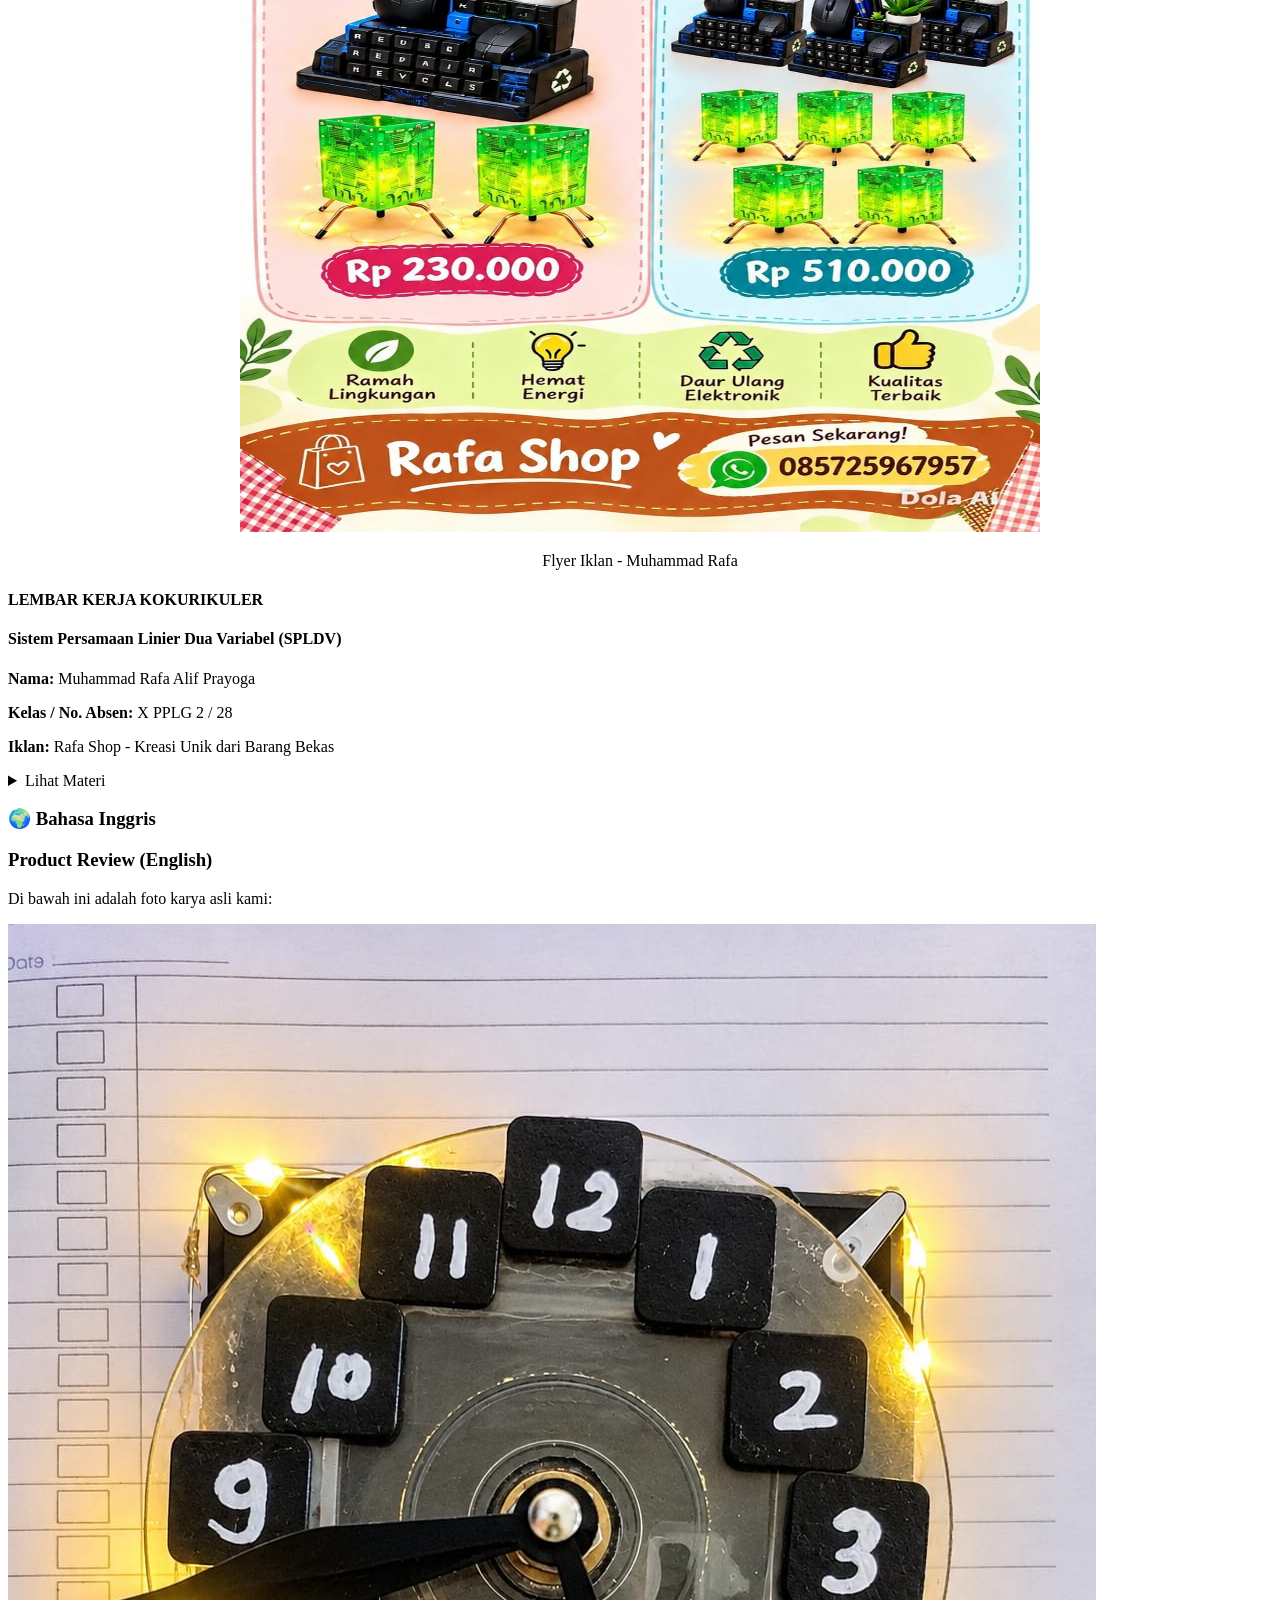
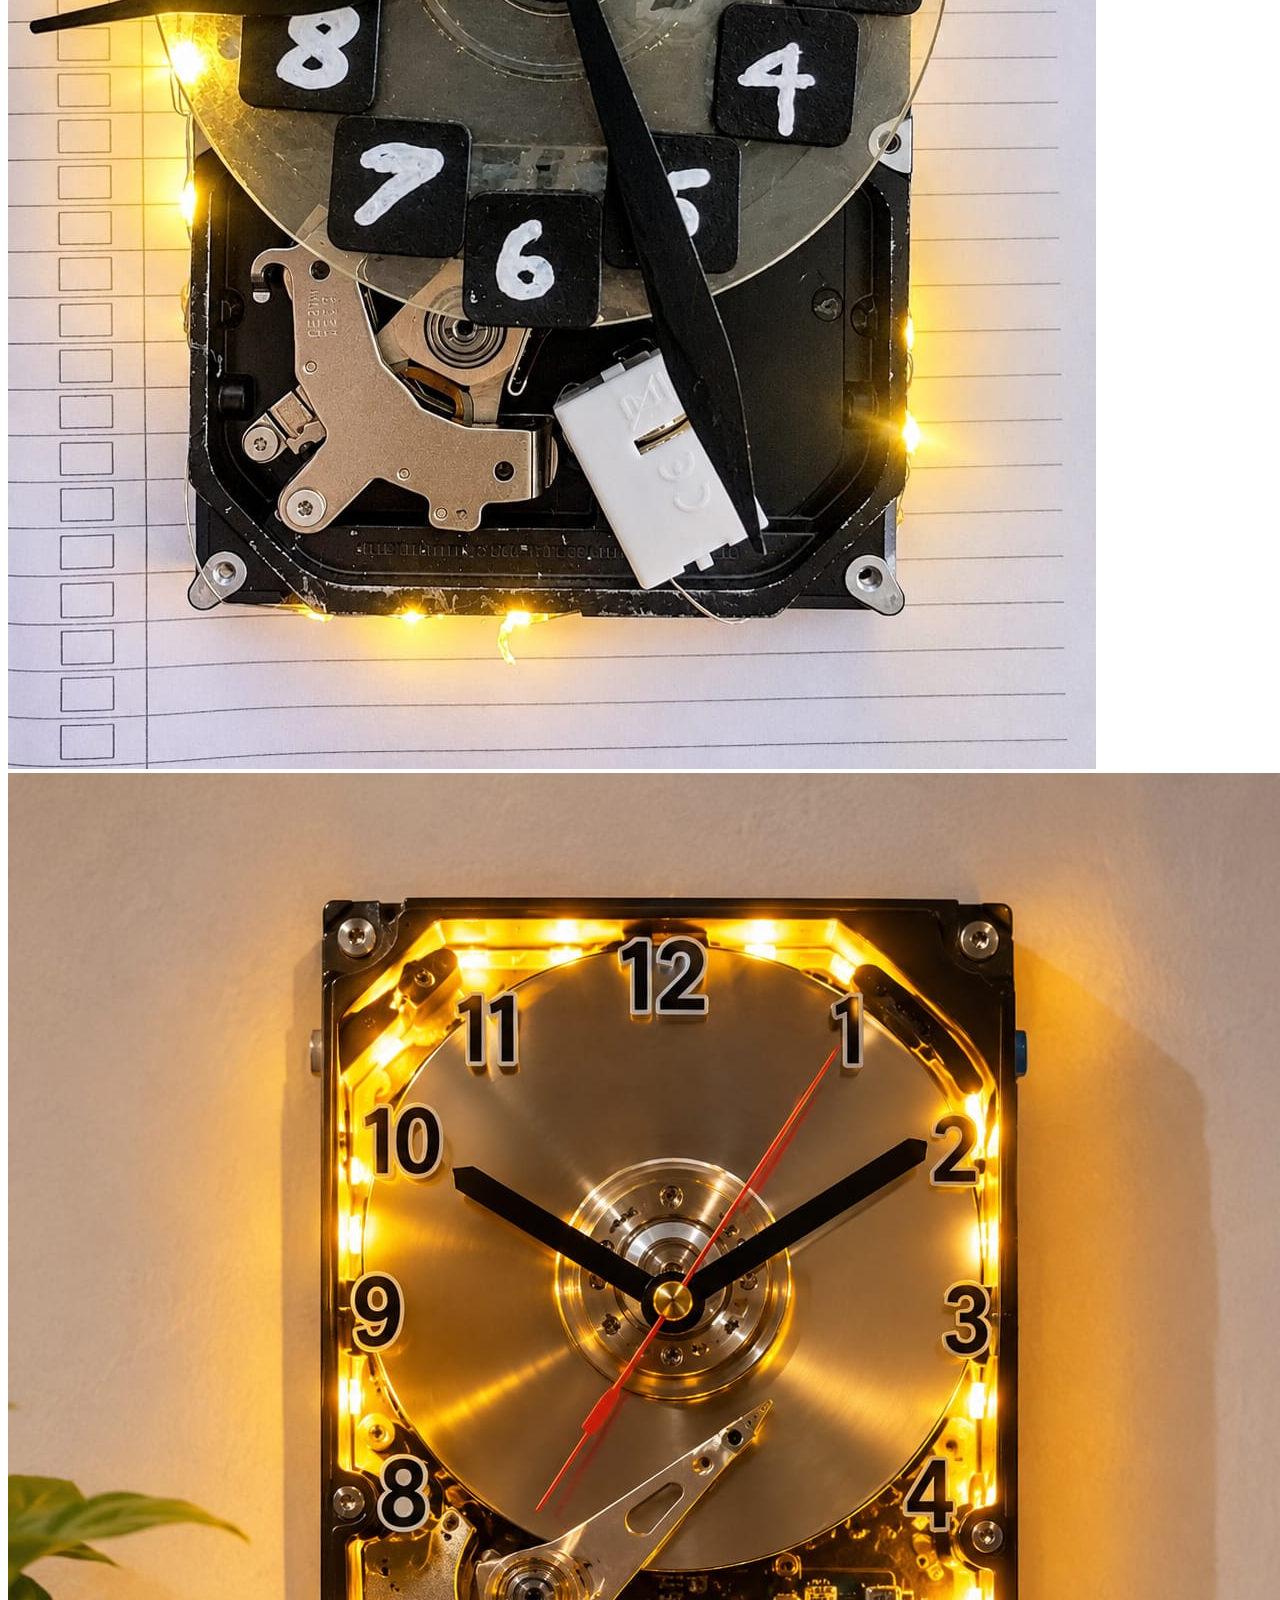
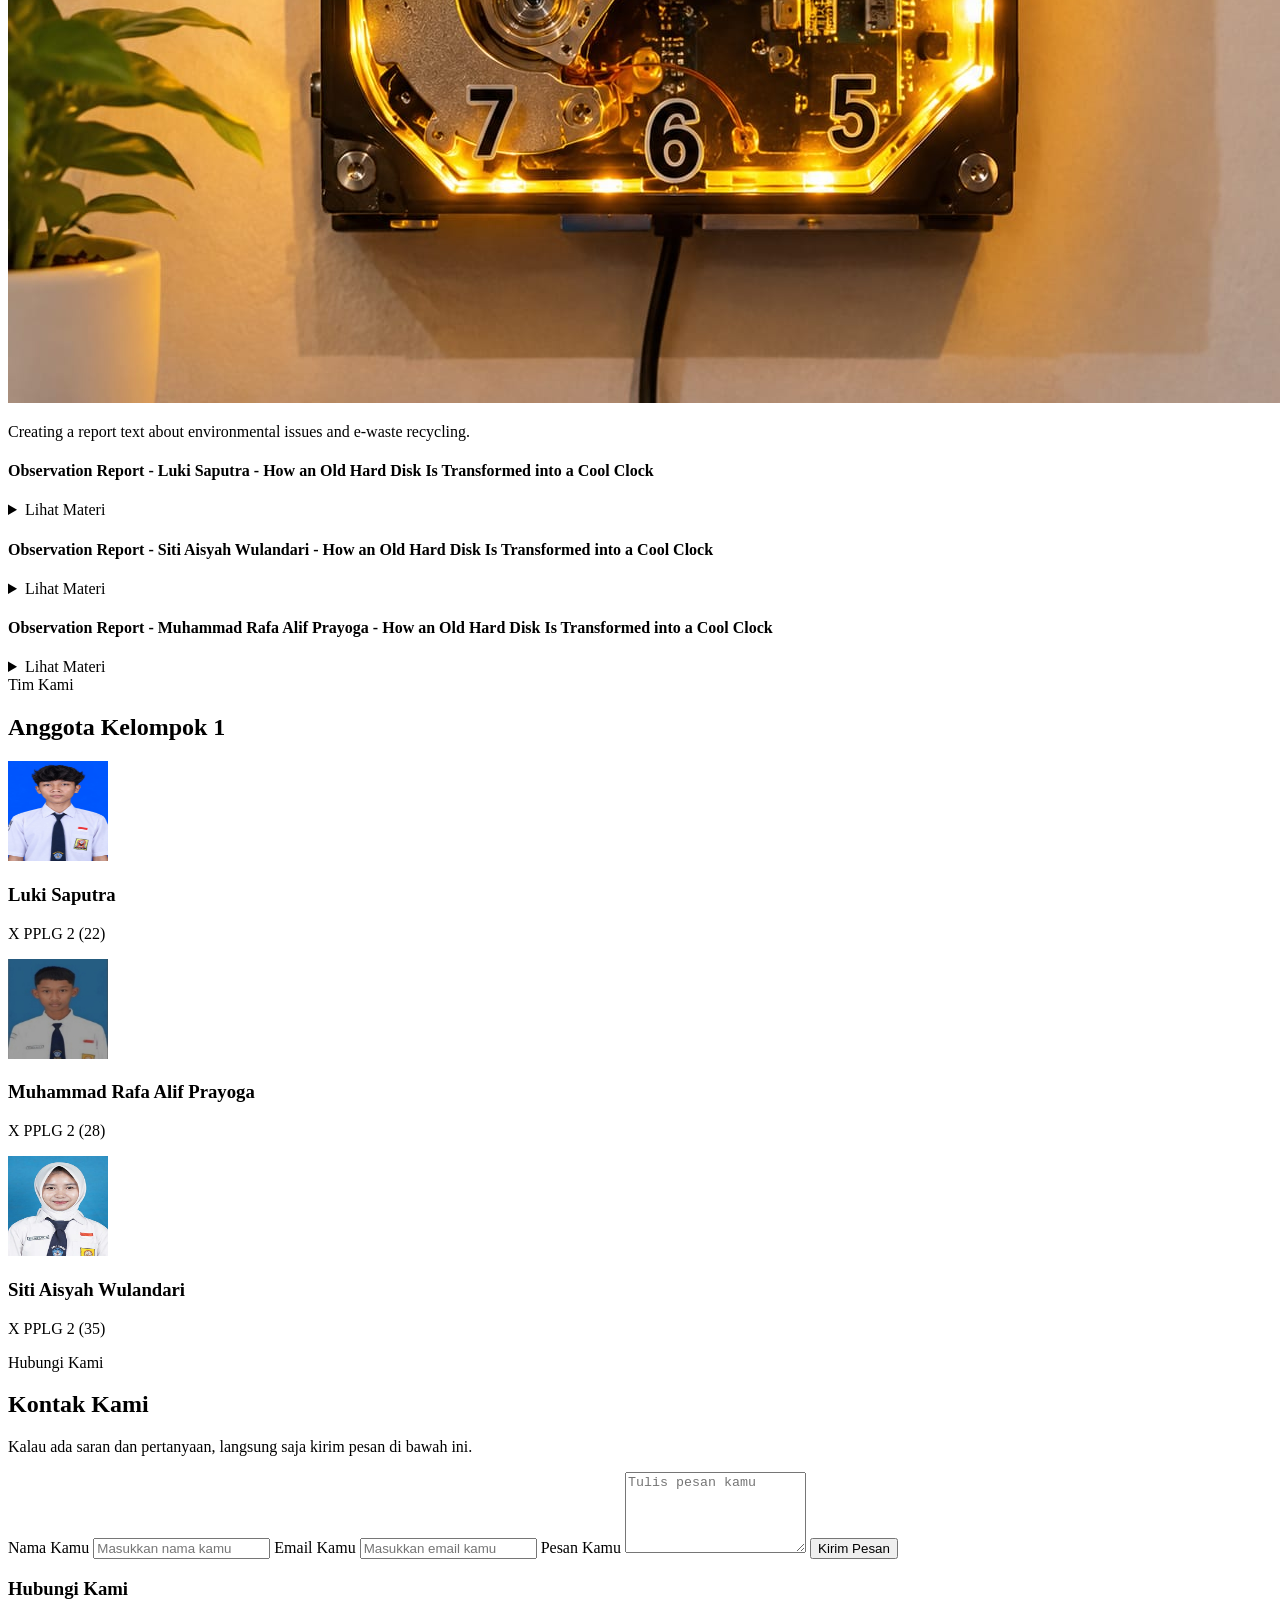
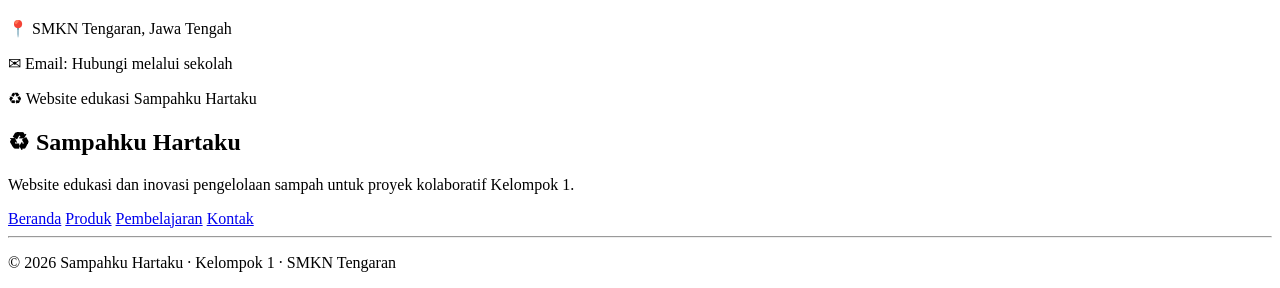
==== commit 8874511e: "Update print statement from 'Hello' to 'Goodbye'" ====
--- a/index.html
+++ b/index.html
@@ -143,12 +143,12 @@
             <div class="section-title">
                 <span>Hasil Kreativitas</span>
                 <h2>Produk Kami</h2>
-                <details class="materi">
-                    <p>
-                        Ide sederhana, dampak nyata.
-                        Kenali karya yang lahir dari proses belajar
-                        dan kepedulian terhadap lingkungan.
-                    </p>
+
+                <p>
+                    Ide sederhana, dampak nyata.
+                    Kenali karya yang lahir dari proses belajar
+                    dan kepedulian terhadap lingkungan.
+                </p>
             </div>
 
             <div class="grid product-grid">
@@ -360,18 +360,21 @@
                 <h2>Mata Pelajaran</h2>
             </div>
             <!-- ORANG 1: LUKI -->
+            <div class="flyer-wrapper" style="text-align: center;">
+                <img src="flyer-luki.jpg" class="flyer-img" width="800" height="800">
+                <p>Flyer Iklan - Luki Saputra</p>
+            </div>
             <div class="flyer-wrapper">
-                <img src="flyer-luki.jpg" class="flyer-img" width="320">
-                <p>Flyer Iklan - Luki Saputra</p>
-                
-            </div>
+            </div>
+
             <div class="math-box">
                 <h4>LEMBAR KERJA KOKURIKULER</h4>
                 <h4>Sistem Persamaan Linier Dua Variabel (SPLDV)</h4>
 
                 <p><strong>Nama:</strong> Luki Saputra</p>
-                <p><strong>Kelas / No. Absen:</strong> X PPLG 2 / 22</p>
+                <p><strong>Kelas:</strong> X PPLG 2 / 22</p>
                 <p><strong>Iklan:</strong> Lampu Meja Ramah Lingkungan</p>
+
                 <details class="materi">
                     <summary>Lihat Materi</summary>
 
@@ -381,53 +384,54 @@
 
                     <h4>2. Model Matematika</h4>
                     <p>Paket 1: 2 PCB Mood + 3 Greentech Desk Lamp = Rp450.000</p>
-                    <p>2x + 3y = 450.000</p>
+                    <p><strong>2x + 3y = 450.000 ...(1)</strong></p>
 
                     <p>Paket 2: 1 PCB Mood + 1 Greentech Desk Lamp = Rp180.000</p>
-                    <p>x + y = 180.000</p>
-
-                    <h4>3. Penyelesaian dengan Metode Eliminasi</h4>
-                    <p><strong>Diketahui:</strong></p>
+                    <p><strong>x + y = 180.000 ...(2)</strong></p>
+
+                    <h4>3. Metode Eliminasi</h4>
+
+                    <p>Diketahui:</p>
                     <p>2x + 3y = 450.000 ...(1)</p>
                     <p>x + y = 180.000 ...(2)</p>
 
-                    <p><strong>Persamaan (2) dikalikan 2:</strong></p>
+                    <p><strong>Kalikan persamaan (2) dengan 2:</strong></p>
                     <p>2x + 2y = 360.000 ...(3)</p>
 
                     <p><strong>Kurangkan persamaan (1) dengan (3):</strong></p>
                     <p>2x + 3y = 450.000</p>
-                    <p>2x + 2y = 360.000 &nbsp; (−)</p>
-                    <p>y = 90.000</p>
-
-                    <p>Jadi, harga Greentech Desk Lamp adalah Rp90.000.</p>
-
-                    <h4>Penyelesaian dengan Metode Substitusi</h4>
+                    <p>2x + 2y = 360.000 (-)</p>
+                    <p><strong>y = 90.000</strong></p>
+
+                    <h4>4. Metode Substitusi</h4>
+
                     <p>Masukkan nilai y = 90.000 ke persamaan (2):</p>
                     <p>x + y = 180.000</p>
                     <p>x + 90.000 = 180.000</p>
-                    <p>x = 180.000 − 90.000</p>
+                    <p>x = 180.000 - 90.000</p>
                     <p><strong>x = 90.000</strong></p>
 
-                    <p>Jadi, harga PCB Mood adalah Rp90.000.</p>
-
-                    <h4>Hasil Akhir</h4>
+                    <h4>5. Hasil Akhir</h4>
                     <p>Harga 1 PCB Mood = <strong>Rp90.000</strong></p>
                     <p>Harga 1 Greentech Desk Lamp = <strong>Rp90.000</strong></p>
 
-                    <h4>Kesimpulan</h4>
+                    <h4>6. Kesimpulan</h4>
                     <p>
                         Berdasarkan penyelesaian menggunakan metode eliminasi
                         dan substitusi, diperoleh harga satu buah PCB Mood
                         sebesar Rp90.000 dan satu buah Greentech Desk Lamp
-                        sebesar Rp90.000. SPLDV membantu menentukan harga
-                        masing-masing produk berdasarkan informasi harga
-                        paket pada iklan.
-                    </p>
-            </div>
+                        sebesar Rp90.000. Kedua harga tersebut sesuai dengan
+                        informasi paket pada iklan Lampu Meja Ramah Lingkungan.
+                    </p>
+                </details>
+            </div>
+
             <div class="flyer-wrapper">
-                <img src="flyer-aisyah.jpg" class="flyer-img" width="320">
+                <img src="flyer-aisyah.jpg" class="flyer-img" width="800" alt="Flyer Siti Aisyah Wulandari">
+
                 <p>Flyer Iklan - Siti Aisyah Wulandari</p>
             </div>
+
             <div class="math-box">
                 <h4>LEMBAR KERJA KOKURIKULER</h4>
                 <h4>Sistem Persamaan Linier Dua Variabel (SPLDV)</h4>
@@ -435,6 +439,7 @@
                 <p><strong>Nama:</strong> Siti Aisyah Wulandari</p>
                 <p><strong>Kelas / No. Absen:</strong> X PPLG 2 / 35</p>
                 <p><strong>Iklan:</strong> GreenTech - Lampu HDD dan Speaker PSU</p>
+
                 <details class="materi">
                     <summary>Lihat Materi</summary>
 
@@ -455,6 +460,7 @@
                     <p>3x + 4y = 670.000 ...(2)</p>
 
                     <p><strong>Kalikan persamaan (1) dengan 4:</strong></p>
+                    <p>2x + y = 280.000 | × 4</p>
                     <p>8x + 4y = 1.120.000 ...(3)</p>
 
                     <p><strong>Kurangkan persamaan (3) dengan (2):</strong></p>
@@ -464,7 +470,7 @@
                     <p>x = 450.000 ÷ 5</p>
                     <p><strong>x = 90.000</strong></p>
 
-                    <h4>Penyelesaian dengan Metode Substitusi</h4>
+                    <h4>4. Penyelesaian dengan Metode Substitusi</h4>
                     <p>Masukkan nilai x = 90.000 ke persamaan (1):</p>
                     <p>2x + y = 280.000</p>
                     <p>2(90.000) + y = 280.000</p>
@@ -472,11 +478,11 @@
                     <p>y = 280.000 − 180.000</p>
                     <p><strong>y = 100.000</strong></p>
 
-                    <h4>Hasil Akhir</h4>
+                    <h4>5. Hasil Akhir</h4>
                     <p>Harga 1 Lampu HDD = <strong>Rp90.000</strong></p>
                     <p>Harga 1 Speaker PSU = <strong>Rp100.000</strong></p>
 
-                    <h4>Kesimpulan</h4>
+                    <h4>6. Kesimpulan</h4>
                     <p>
                         Berdasarkan penyelesaian menggunakan metode eliminasi
                         dan substitusi, diperoleh harga satu buah Lampu HDD
@@ -484,11 +490,11 @@
                         Rp100.000. Hasil tersebut sesuai dengan harga satuan
                         yang tercantum pada iklan GreenTech.
                     </p>
-            </div>
-
-
-            <div class="flyer-wrapper">
-                <img src="flyer-rafa.jpg" class="flyer-img" width="320">
+                </details>
+            </div>
+
+            <div class="flyer-wrapper" style="text-align: center;">
+                <img src="flyer-rafa.jpg" class="flyer-img" width="800" height="800">
                 <p>Flyer Iklan - Muhammad Rafa</p>
             </div>
             <div class="math-box">
@@ -557,44 +563,13 @@
                     <h3>Product Review (English)</h3>
                     <p>Di bawah ini adalah foto karya asli kami:</p>
                     <div class="img-row">
-                        <img src="jam-asli.jpg" alt="Foto Asli" style="width: 250px; height: 300px;">
-                        <img src="jam.jpg" alt="Foto Desain" style="width: 250px; height: 300px;">
+                        <img src="jam-asli.jpg" alt="Foto Asli">
+                        <img src="jam.jpg" alt="Foto Desain">
                     </div>
                 </div>
                 <p>
                     Creating a report text about environmental issues and e-waste recycling.
                 </p>
-                <!-- MATERIALS AND TOOLS -->
-                <div class="report">
-                    <h4>Materials (Alat dan Bahan)</h4>
-                    <ul>
-                        <li>One used hard disk drive (HDD).</li>
-                        <li>Clock mechanism.</li>
-                        <li>Clock hands (hour, minute, and second hands).</li>
-                        <li>Clock number stickers (1–12).</li>
-                        <li>LED strip lights.</li>
-                        <li>Battery.</li>
-                        <li>Electrical wires.</li>
-                        <li>Strong adhesive or hot glue.</li>
-                    </ul>
-
-                    <h4>Tools (Peralatan)</h4>
-                    <ul>
-                        <li>Precision screwdriver.</li>
-                        <li>Small pliers.</li>
-                        <li>Scissors.</li>
-                        <li>Glue gun.</li>
-                        <li>Ruler.</li>
-                        <li>Marker.</li>
-                        <li>Cleaning cloth.</li>
-                    </ul>
-
-                    <h4>Safety Equipment</h4>
-                    <ul>
-                        <li>Protective gloves.</li>
-                        <li>Safety goggles.</li>
-                    </ul>
-                </div>
                 <!-- REPORT 1: LUKI SAPUTRA -->
                 <div class="report">
                     <h4>Observation Report - Luki Saputra - How an Old Hard Disk Is Transformed into a Cool Clock
@@ -715,7 +690,7 @@
             <div class="grid">
                 <div class="member">
                     <div class="member-icon">
-                        <img src="luki.jpg" alt="Foto Luki Saputra">
+                        <img src="luki.jpg" width="100" height="100" alt="Foto Luki Saputra">
                     </div>
                     <h3>Luki Saputra</h3>
                     <p>X PPLG 2 (22)</p>
@@ -723,7 +698,7 @@
 
                 <div class="member">
                     <div class="member-icon">
-                        <img src="rafa.jpg" alt="Foto Muhammad Rafa">
+                        <img src="rafa.jpg" width="100" height="100" alt="Foto Muhammad Rafa">
                     </div>
                     <h3>Muhammad Rafa Alif Prayoga</h3>
                     <p>X PPLG 2 (28)</p>
@@ -731,7 +706,7 @@
 
                 <div class="member">
                     <div class="member-icon">
-                        <img src="aisyah.jpg" alt="Foto Siti Aisyah">
+                        <img src="aisyah.jpg" width="100" height="100" alt="Foto Siti Aisyah">
                     </div>
                     <h3>Siti Aisyah Wulandari</h3>
                     <p>X PPLG 2 (35)</p>
@@ -792,7 +767,7 @@
             <hr>
 
             <p class="copyright">
-                © 2026 Sampahku Hartaku · Kelompok 11 · SMKN Tengaran
+                © 2026 Sampahku Hartaku · Kelompok 1 · SMKN Tengaran
             </p>
         </footer>
 
